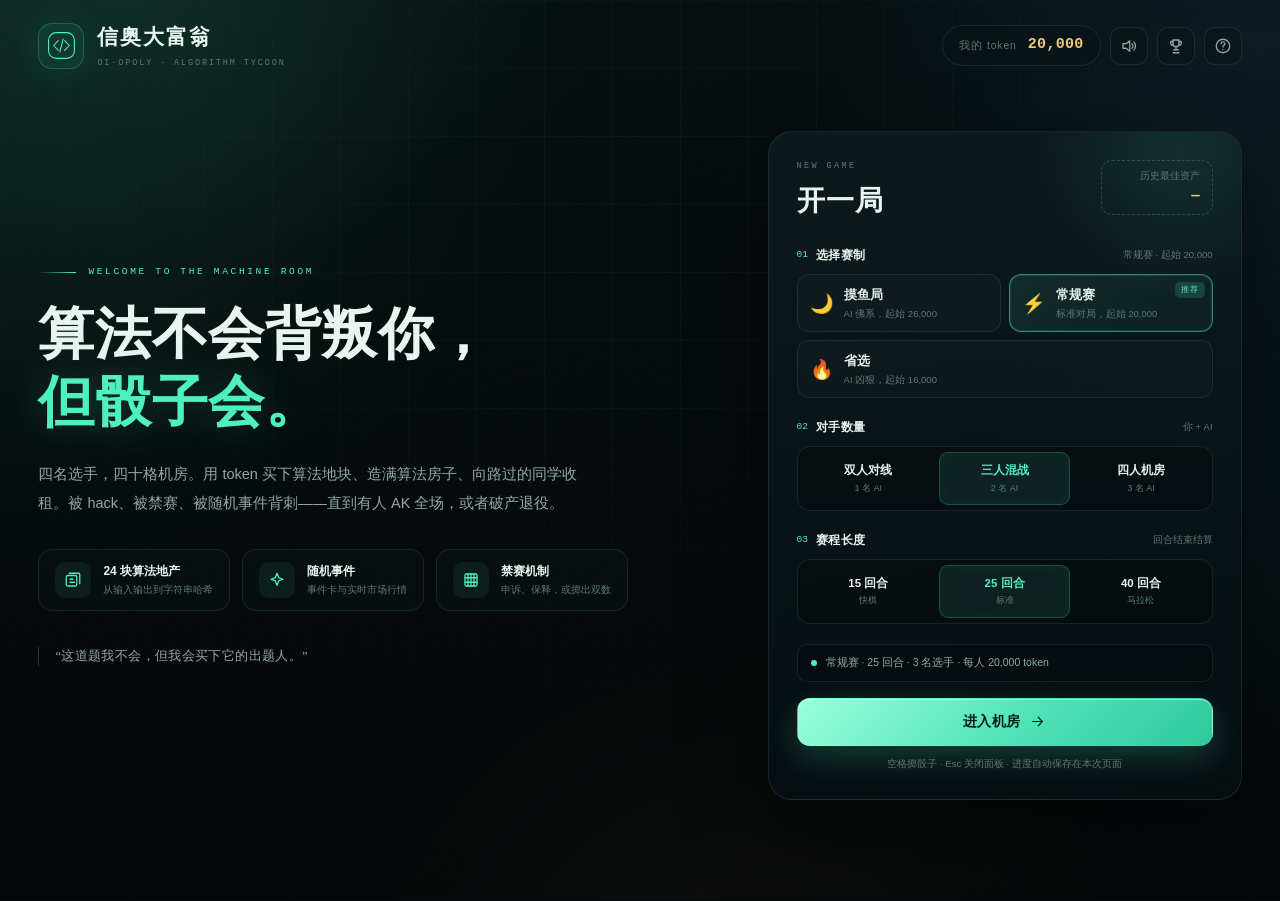
==== index.html @ 85a39eab "Add files via upload" ====
<!DOCTYPE html>
<html lang="zh-CN">
<head>
  <meta charset="UTF-8">
  <meta name="viewport" content="width=device-width, initial-scale=1.0">
  <meta name="description" content="信奥大富翁：买下算法地块、造满算法房子、避开禁赛区，在 40 格机房里成为 token 最多的选手。">
  <meta name="theme-color" content="#05090b">
  <title>信奥大富翁 · OI-OPOLY</title>
  <link rel="icon" href="assets/logo.svg" type="image/svg+xml">
  <link rel="stylesheet" href="css/base.css">
  <link rel="stylesheet" href="css/board.css">
  <link rel="stylesheet" href="css/game.css">
</head>
<body>
  <svg class="svg-sprite" aria-hidden="true" focusable="false" xmlns="http://www.w3.org/2000/svg">
    <symbol id="i-logo" viewBox="0 0 48 48">
      <rect x="4" y="4" width="40" height="40" rx="12"/>
      <path d="M19 16.5 12 24l7 7.5M29 16.5 36 24l-7 7.5M26.5 14l-5 20"/>
    </symbol>
    <symbol id="i-token" viewBox="0 0 24 24">
      <circle cx="12" cy="12" r="8.5"/>
      <path d="M12 7.5 15.5 12 12 16.5 8.5 12 12 7.5Z"/>
    </symbol>
    <symbol id="i-dice" viewBox="0 0 24 24">
      <rect x="4" y="4" width="16" height="16" rx="4"/>
      <circle cx="9" cy="9" r="1.2" fill="currentColor" stroke="none"/>
      <circle cx="15" cy="15" r="1.2" fill="currentColor" stroke="none"/>
      <circle cx="15" cy="9" r="1.2" fill="currentColor" stroke="none"/>
      <circle cx="9" cy="15" r="1.2" fill="currentColor" stroke="none"/>
    </symbol>
    <symbol id="i-sound" viewBox="0 0 24 24">
      <path d="M4 9v6h4l5 4V5L8 9H4Z"/>
      <path d="M16 9a4 4 0 0 1 0 6M18.5 6.5a8 8 0 0 1 0 11"/>
    </symbol>
    <symbol id="i-mute" viewBox="0 0 24 24">
      <path d="M4 9v6h4l5 4V5L8 9H4Z"/>
      <path d="m16 9 5 5M21 9l-5 5"/>
    </symbol>
    <symbol id="i-trophy" viewBox="0 0 24 24">
      <path d="M8 4h8v5a4 4 0 0 1-8 0V4Z"/>
      <path d="M8 6H5v2a3 3 0 0 0 3 3M16 6h3v2a3 3 0 0 1-3 3M12 13v4M8 21h8M9 17h6"/>
    </symbol>
    <symbol id="i-help" viewBox="0 0 24 24">
      <circle cx="12" cy="12" r="9"/>
      <path d="M9.5 9a2.5 2.5 0 1 1 3.6 2.2c-.8.5-1.1 1-1.1 2M12 17h.01"/>
    </symbol>
    <symbol id="i-close" viewBox="0 0 24 24">
      <path d="m6 6 12 12M18 6 6 18"/>
    </symbol>
    <symbol id="i-arrow" viewBox="0 0 24 24">
      <path d="M5 12h14M13 6l6 6-6 6"/>
    </symbol>
    <symbol id="i-jail" viewBox="0 0 24 24">
      <rect x="4" y="4" width="16" height="16" rx="2"/>
      <path d="M8 4v16M12 4v16M16 4v16M4 9h16M4 15h16"/>
    </symbol>
    <symbol id="i-cpu" viewBox="0 0 24 24">
      <rect x="6" y="6" width="12" height="12" rx="2"/>
      <rect x="9.5" y="9.5" width="5" height="5" rx="1"/>
      <path d="M9 3v3M15 3v3M9 18v3M15 18v3M3 9h3M3 15h3M18 9h3M18 15h3"/>
    </symbol>
    <symbol id="i-card" viewBox="0 0 24 24">
      <rect x="3" y="6" width="14" height="14" rx="2"/>
      <path d="M7 3h12a2 2 0 0 1 2 2v12"/>
      <path d="M8 11h4M8 15h6"/>
    </symbol>
    <symbol id="i-flag" viewBox="0 0 24 24">
      <path d="M5 21V4M5 5h11l-2 3 2 3H5"/>
    </symbol>
    <symbol id="i-chart" viewBox="0 0 24 24">
      <path d="M4 20V4M4 20h16M8 17v-5M12.5 17V8M17 17v-8"/>
    </symbol>
    <symbol id="i-spark" viewBox="0 0 24 24">
      <path d="m12 3 2.2 5.8L20 11l-5.8 2.2L12 19l-2.2-5.8L4 11l5.8-2.2L12 3Z"/>
    </symbol>
    <symbol id="i-lock" viewBox="0 0 24 24">
      <rect x="5" y="10" width="14" height="10" rx="2"/>
      <path d="M8 10V7a4 4 0 0 1 8 0v3"/>
    </symbol>
    <symbol id="i-refresh" viewBox="0 0 24 24">
      <path d="M20 11a8 8 0 1 0-2 6M20 5v6h-6"/>
    </symbol>
  </svg>

  <div class="ambient" aria-hidden="true">
    <div class="ambient__glow ambient__glow--mint"></div>
    <div class="ambient__glow ambient__glow--cyan"></div>
    <div class="ambient__glow ambient__glow--gold"></div>
    <div class="ambient__grid"></div>
    <div class="ambient__noise"></div>
  </div>

  <div class="app">
    <header class="topbar">
      <button class="brand" id="brandHome" type="button" aria-label="返回大厅">
        <span class="brand__mark"><svg class="icon"><use href="#i-logo"></use></svg></span>
        <span class="brand__text">
          <strong>信奥大富翁</strong>
          <small>OI-OPOLY · ALGORITHM TYCOON</small>
        </span>
      </button>
      <div class="topbar__right">
        <div class="bankroll" role="status" aria-live="polite">
          <span class="bankroll__label">我的 token</span>
          <strong class="bankroll__value" id="topbarTokens">20,000</strong>
        </div>
        <button class="icon-btn" id="soundBtn" type="button" aria-label="开关音效" title="开关音效">
          <svg class="icon"><use href="#i-sound"></use></svg>
        </button>
        <button class="icon-btn" id="achieveBtn" type="button" aria-label="查看成就" title="查看成就">
          <svg class="icon"><use href="#i-trophy"></use></svg>
        </button>
        <button class="icon-btn" id="helpBtn" type="button" aria-label="查看玩法" title="查看玩法">
          <svg class="icon"><use href="#i-help"></use></svg>
        </button>
      </div>
    </header>

    <main class="main">
      <!-- ==================== 大厅 ==================== -->
      <section class="screen screen--setup" id="setupScreen">
        <div class="hero">
          <p class="eyebrow"><span class="eyebrow__line"></span> WELCOME TO THE MACHINE ROOM</p>
          <h1 class="hero__title">算法不会背叛你，<br><em>但骰子会。</em></h1>
          <p class="hero__desc">四名选手，四十格机房。用 token 买下算法地块、造满算法房子、向路过的同学收租。被 hack、被禁赛、被随机事件背刺——直到有人 AK 全场，或者破产退役。</p>
          <div class="hero__features">
            <div class="feature">
              <span class="feature__icon"><svg class="icon"><use href="#i-card"></use></svg></span>
              <div><strong>24 块算法地产</strong><small>从输入输出到字符串哈希</small></div>
            </div>
            <div class="feature">
              <span class="feature__icon"><svg class="icon"><use href="#i-spark"></use></svg></span>
              <div><strong>随机事件</strong><small>事件卡与实时市场行情</small></div>
            </div>
            <div class="feature">
              <span class="feature__icon"><svg class="icon"><use href="#i-jail"></use></svg></span>
              <div><strong>禁赛机制</strong><small>申诉、保释，或掷出双数</small></div>
            </div>
          </div>
          <p class="hero__quote">“这道题我不会，但我会买下它的出题人。”</p>
        </div>

        <aside class="setup-panel">
          <div class="setup-panel__head">
            <div>
              <p class="eyebrow eyebrow--small">NEW GAME</p>
              <h2>开一局</h2>
            </div>
            <div class="best-record">
              <span>历史最佳资产</span>
              <strong id="bestRecordValue">—</strong>
            </div>
          </div>

          <div class="setup-step">
            <div class="step-head"><span class="step-num">01</span><h3>选择赛制</h3><span class="step-note" id="modeNote">标准场 · 起始 20,000</span></div>
            <div class="choice-grid" id="diffChoices">
              <button class="choice" type="button" data-diff="easy">
                <span class="choice__icon">🌙</span>
                <span class="choice__main"><strong>摸鱼局</strong><small>AI 佛系，起始 26,000</small></span>
              </button>
              <button class="choice is-active" type="button" data-diff="normal">
                <span class="choice__icon">⚡</span>
                <span class="choice__main"><strong>常规赛</strong><small>标准对局，起始 20,000</small></span>
                <span class="choice__tag">推荐</span>
              </button>
              <button class="choice" type="button" data-diff="hard">
                <span class="choice__icon">🔥</span>
                <span class="choice__main"><strong>省选</strong><small>AI 凶狠，起始 16,000</small></span>
              </button>
            </div>
          </div>

          <div class="setup-step">
            <div class="step-head"><span class="step-num">02</span><h3>对手数量</h3><span class="step-note">你 + AI</span></div>
            <div class="segmented" id="countChoices">
              <button class="segment" type="button" data-count="2"><strong>双人对线</strong><small>1 名 AI</small></button>
              <button class="segment is-active" type="button" data-count="3"><strong>三人混战</strong><small>2 名 AI</small></button>
              <button class="segment" type="button" data-count="4"><strong>四人机房</strong><small>3 名 AI</small></button>
            </div>
          </div>

          <div class="setup-step">
            <div class="step-head"><span class="step-num">03</span><h3>赛程长度</h3><span class="step-note">回合结束结算</span></div>
            <div class="segmented" id="roundChoices">
              <button class="segment" type="button" data-rounds="15"><strong>15 回合</strong><small>快棋</small></button>
              <button class="segment is-active" type="button" data-rounds="25"><strong>25 回合</strong><small>标准</small></button>
              <button class="segment" type="button" data-rounds="40"><strong>40 回合</strong><small>马拉松</small></button>
            </div>
          </div>

          <div class="setup-summary" id="setupSummary">
            <span class="pulse-dot"></span>
            <span>常规赛 · 25 回合 · 3 名选手 · 每人 20,000 token</span>
          </div>

          <button class="btn btn--primary btn--block" id="startBtn" type="button">
            <span>进入机房</span>
            <svg class="icon"><use href="#i-arrow"></use></svg>
          </button>
          <p class="setup-foot">空格掷骰子 · Esc 关闭面板 · 进度自动保存在本次页面</p>
        </aside>
      </section>

      <!-- ==================== 对局 ==================== -->
      <section class="screen screen--game" id="gameScreen" hidden>
        <div class="ticker" id="ticker">
          <span class="ticker__label"><span class="pulse-dot"></span> 赛场公告</span>
          <div class="ticker__track"><span id="tickerText">等待第一轮行情播报……</span></div>
          <span class="ticker__round" id="tickerRound">R1</span>
        </div>

        <div class="game-layout">
          <div class="board-col">
            <div class="board" id="board" aria-label="大富翁棋盘">
              <div class="board-center" id="boardCenter">
                <div class="center-brand">
                  <span class="center-brand__kicker">OI-OPOLY</span>
                  <h2>信奥大富翁</h2>
                  <p>把每一道 AC 变成资产</p>
                </div>
                <div class="center-meta" id="centerMeta">
                  <span id="centerRound">ROUND 01 / 25</span>
                  <span class="center-meta__divider"></span>
                  <span id="centerPot">罚时池 0</span>
                </div>
                <div class="center-dice">
                  <div class="die" id="dieA" data-face="1"><span class="die__pips"></span></div>
                  <div class="die" id="dieB" data-face="1"><span class="die__pips"></span></div>
                  <span class="dice-verdict" id="diceVerdict">掷骰子开始</span>
                </div>
                <div class="center-tile" id="centerTile">
                  <div class="center-tile__top">
                    <span class="center-tile__label">当前位置</span>
                    <span class="center-tile__code" id="centerTileCode">GO</span>
                  </div>
                  <strong id="centerTileName">AK 起点</strong>
                  <p id="centerTileDesc">向所有选手收取一次过路费之前，先领 3,000 token。</p>
                </div>
                <div class="center-chapters" id="centerChapters" aria-label="章节行情"></div>
                <div class="center-market" id="centerMarket">
                  <span class="market-label">MARKET</span>
                  <span id="centerMarketText">行情平稳，适合抄底。</span>
                </div>
              </div>
              <div class="pawn-layer" id="pawnLayer"></div>
            </div>
            <div class="board-legend" id="boardLegend"></div>
          </div>

          <aside class="sidebar">
            <div class="side-card turn-card" id="turnCard"></div>

            <div class="side-card action-card">
              <div class="side-head">
                <span class="side-kicker">ACTION</span>
                <span class="turn-state" id="turnState">等待掷骰</span>
              </div>
              <div class="action-buttons" id="actionButtons"></div>
              <p class="action-hint" id="actionHint">掷出两颗骰子，沿顺时针方向前进。</p>
            </div>

            <div class="side-card roster-card">
              <div class="side-head">
                <span class="side-kicker">PLAYERS</span>
                <span class="side-note" id="rosterNote">3 名选手</span>
              </div>
              <div class="roster" id="playerList"></div>
            </div>

            <div class="side-card market-card">
              <div class="side-head">
                <span class="side-kicker">MARKET</span>
                <span class="side-note" id="marketNote">R1</span>
              </div>
              <div class="market-list" id="sideMarket"></div>
            </div>

            <div class="side-card log-card">
              <div class="side-head">
                <span class="side-kicker">JUDGE LOG</span>
                <button class="mini-btn" id="logToggle" type="button">展开</button>
              </div>
              <div class="game-log" id="gameLog"></div>
            </div>
          </aside>
        </div>
      </section>
    </main>
  </div>

  <!-- 浮层 -->
  <div class="toast-root" id="toastRoot" aria-live="polite"></div>
  <div class="modal-root" id="modalRoot" hidden></div>

  <div class="end-screen" id="endScreen" hidden>
    <div class="end-card">
      <div class="end-confetti" aria-hidden="true"></div>
      <p class="eyebrow eyebrow--center">FINAL JUDGE</p>
      <h2 id="endTitle">比赛结束</h2>
      <p class="end-sub" id="endSub"></p>
      <div class="end-ranking" id="endRanking"></div>
      <div class="end-stats" id="endStats"></div>
      <div class="end-actions">
        <button class="btn btn--primary" id="againBtn" type="button">再来一局</button>
        <button class="btn btn--ghost" id="lobbyBtn" type="button">返回大厅</button>
      </div>
    </div>
  </div>

  <pre class="debug-box" id="debugBox" hidden></pre>

  <script src="js/data.js"></script>
  <script src="js/core.js"></script>
  <script src="js/engine.js"></script>
  <script src="js/ui.js"></script>
</body>
</html>
---- css/base.css ----
/* ============================================================
   信奥大富翁 · 基础层
   主题变量 / 布局 / 顶栏 / 大厅 / 按钮 / 弹窗 / 结算
   ============================================================ */

:root {
  --bg: #050a0c;
  --bg-soft: #071114;
  --panel: #0a1417;
  --panel-2: #0d1a1e;
  --line: rgba(133, 197, 184, 0.12);
  --line-strong: rgba(133, 197, 184, 0.24);
  --text: #e8f4ef;
  --muted: #91a8a3;
  --dim: #5e7772;
  --mint: #4ff0c0;
  --mint-soft: #9affdd;
  --cyan: #55c8ff;
  --gold: #f0c979;
  --rose: #ff8fa3;
  --danger: #ff6b6b;
  --radius: 18px;
  --radius-sm: 12px;
  --font: "Inter", "Segoe UI", "PingFang SC", "Hiragino Sans GB", "Microsoft YaHei", sans-serif;
  --serif: "Noto Serif SC", "Source Han Serif SC", "Songti SC", "STSong", "SimSun", serif;
  --mono: "Cascadia Code", "JetBrains Mono", "SFMono-Regular", Consolas, "Liberation Mono", monospace;
  --shadow: 0 30px 80px rgba(0, 0, 0, 0.5);
}

*,
*::before,
*::after { box-sizing: border-box; }

html { color-scheme: dark; -webkit-text-size-adjust: 100%; }

body {
  margin: 0;
  min-height: 100vh;
  background: var(--bg);
  color: var(--text);
  font-family: var(--font);
  font-size: 14px;
  line-height: 1.5;
  overflow-x: hidden;
  -webkit-font-smoothing: antialiased;
  text-rendering: optimizeLegibility;
}

body::before {
  content: "";
  position: fixed;
  inset: 0;
  z-index: -3;
  background:
    radial-gradient(900px 620px at 8% -12%, rgba(63, 224, 176, 0.1), transparent 62%),
    radial-gradient(760px 520px at 98% 4%, rgba(85, 200, 255, 0.075), transparent 60%),
    linear-gradient(180deg, #060d0f 0%, #040809 70%, #030708 100%);
}

button, input { font: inherit; color: inherit; }
button { -webkit-tap-highlight-color: transparent; }
a { color: var(--mint); }

[hidden] { display: none !important; }

.svg-sprite { position: absolute; width: 0; height: 0; overflow: hidden; }

.icon {
  width: 20px;
  height: 20px;
  fill: none;
  stroke: currentColor;
  stroke-width: 1.7;
  stroke-linecap: round;
  stroke-linejoin: round;
  flex: 0 0 auto;
}

::selection { background: rgba(79, 240, 192, 0.28); color: #fff; }

::-webkit-scrollbar { width: 7px; height: 7px; }
::-webkit-scrollbar-track { background: transparent; }
::-webkit-scrollbar-thumb { background: rgba(133, 197, 184, 0.18); border-radius: 10px; }
::-webkit-scrollbar-thumb:hover { background: rgba(133, 197, 184, 0.32); }

/* ---------------- 环境 ---------------- */
.ambient {
  position: fixed;
  inset: 0;
  z-index: -2;
  pointer-events: none;
  overflow: hidden;
}

.ambient__glow {
  position: absolute;
  border-radius: 50%;
  filter: blur(110px);
  opacity: 0.55;
}

.ambient__glow--mint { width: 620px; height: 620px; left: -260px; top: -220px; background: rgba(48, 220, 170, 0.15); }
.ambient__glow--cyan { width: 520px; height: 520px; right: -220px; top: 18%; background: rgba(70, 175, 235, 0.1); }
.ambient__glow--gold { width: 520px; height: 420px; left: 38%; bottom: -300px; background: rgba(218, 172, 90, 0.07); }

.ambient__grid {
  position: absolute;
  inset: 0;
  background-image:
    linear-gradient(rgba(120, 190, 175, 0.045) 1px, transparent 1px),
    linear-gradient(90deg, rgba(120, 190, 175, 0.045) 1px, transparent 1px);
  background-size: 68px 68px;
  mask-image: radial-gradient(ellipse 90% 70% at 50% 26%, #000 12%, transparent 78%);
  -webkit-mask-image: radial-gradient(ellipse 90% 70% at 50% 26%, #000 12%, transparent 78%);
}

.ambient__noise {
  position: absolute;
  inset: 0;
  opacity: 0.035;
  background-image: url("data:image/svg+xml,%3Csvg xmlns='http://www.w3.org/2000/svg' width='160' height='160'%3E%3Cfilter id='n'%3E%3CfeTurbulence type='fractalNoise' baseFrequency='0.85' numOctaves='2' stitchTiles='stitch'/%3E%3C/filter%3E%3Crect width='100%25' height='100%25' filter='url(%23n)' opacity='0.7'/%3E%3C/svg%3E");
}

/* ---------------- 应用骨架 ---------------- */
.app {
  position: relative;
  z-index: 1;
  width: 100%;
  max-width: 1580px;
  margin: 0 auto;
  padding: 20px clamp(16px, 3vw, 42px) 36px;
}

.main { position: relative; }

.topbar {
  display: flex;
  align-items: center;
  justify-content: space-between;
  gap: 20px;
  padding: 2px 0 22px;
}

.brand {
  display: flex;
  align-items: center;
  gap: 13px;
  padding: 0;
  background: none;
  border: 0;
  color: inherit;
  text-align: left;
  cursor: pointer;
  border-radius: 12px;
}

.brand__mark {
  width: 46px;
  height: 46px;
  display: grid;
  place-items: center;
  border-radius: 14px;
  background: rgba(79, 240, 192, 0.07);
  border: 1px solid rgba(79, 240, 192, 0.24);
  box-shadow: 0 0 34px rgba(79, 240, 192, 0.1), inset 0 0 18px rgba(79, 240, 192, 0.04);
}

.brand__mark .icon { width: 31px; height: 31px; color: var(--mint); }

.brand__text strong {
  display: block;
  font-family: var(--serif);
  font-size: 21px;
  font-weight: 700;
  letter-spacing: 0.09em;
}

.brand__text small {
  display: block;
  margin-top: 3px;
  color: var(--dim);
  font-family: var(--mono);
  font-size: 8.5px;
  letter-spacing: 0.22em;
}

.topbar__right { display: flex; align-items: center; gap: 9px; }

.bankroll {
  display: flex;
  align-items: center;
  gap: 11px;
  padding: 8px 16px;
  border: 1px solid var(--line);
  border-radius: 999px;
  background: rgba(10, 20, 23, 0.66);
  backdrop-filter: blur(10px);
}

.bankroll__label { color: var(--dim); font-size: 10.5px; letter-spacing: 0.08em; }

.bankroll__value {
  color: var(--gold);
  font-family: var(--mono);
  font-size: 15px;
  letter-spacing: 0.02em;
}

.icon-btn {
  width: 38px;
  height: 38px;
  display: grid;
  place-items: center;
  border-radius: 11px;
  border: 1px solid var(--line);
  background: rgba(10, 20, 23, 0.55);
  color: var(--muted);
  cursor: pointer;
  transition: color 0.18s, border-color 0.18s, background 0.18s, transform 0.18s;
}

.icon-btn:hover { color: var(--mint); border-color: rgba(79, 240, 192, 0.35); background: rgba(79, 240, 192, 0.06); transform: translateY(-1px); }
.icon-btn .icon { width: 18px; height: 18px; }

/* ---------------- 通用 ---------------- */
.eyebrow {
  display: flex;
  align-items: center;
  gap: 12px;
  margin: 0 0 22px;
  color: var(--mint);
  font-family: var(--mono);
  font-size: 9.5px;
  letter-spacing: 0.28em;
  text-transform: uppercase;
}

.eyebrow--small { margin-bottom: 8px; font-size: 8.5px; color: var(--dim); }
.eyebrow--center { justify-content: center; }

.eyebrow__line {
  width: 38px;
  height: 1px;
  background: linear-gradient(90deg, transparent, var(--mint));
}

.btn {
  display: inline-flex;
  align-items: center;
  justify-content: center;
  gap: 9px;
  padding: 13px 22px;
  border: 1px solid transparent;
  border-radius: 13px;
  font-family: var(--font);
  font-size: 13.5px;
  font-weight: 600;
  letter-spacing: 0.02em;
  cursor: pointer;
  text-decoration: none;
  transition: transform 0.18s ease, box-shadow 0.18s ease, background 0.18s ease, border-color 0.18s ease;
}

.btn:hover { transform: translateY(-1px); }
.btn:active { transform: translateY(0); }
.btn:disabled { opacity: 0.38; cursor: not-allowed; transform: none !important; box-shadow: none !important; }
.btn .icon { width: 17px; height: 17px; }

.btn--primary {
  background: linear-gradient(135deg, #9bffdd 0%, #4fe2b6 55%, #2fc99c 100%);
  color: #032018;
  box-shadow: 0 12px 32px rgba(63, 224, 176, 0.22), inset 0 1px 0 rgba(255, 255, 255, 0.5);
}

.btn--primary:hover { box-shadow: 0 16px 38px rgba(63, 224, 176, 0.3), inset 0 1px 0 rgba(255, 255, 255, 0.5); }

.btn--gold {
  background: linear-gradient(135deg, #ffe6ae, #edbf69);
  color: #2b1d03;
  box-shadow: 0 12px 28px rgba(240, 201, 121, 0.18);
}

.btn--ghost {
  background: rgba(255, 255, 255, 0.025);
  border-color: var(--line-strong);
  color: var(--text);
}

.btn--ghost:hover { border-color: rgba(79, 240, 192, 0.4); background: rgba(79, 240, 192, 0.05); }
.btn--danger { background: rgba(255, 107, 107, 0.1); border-color: rgba(255, 107, 107, 0.35); color: #ffb3b3; }
.btn--block { width: 100%; }

.mini-btn {
  padding: 3px 8px;
  border-radius: 6px;
  border: 1px solid var(--line);
  background: transparent;
  color: var(--dim);
  font-size: 9px;
  cursor: pointer;
  transition: 0.15s;
}

.mini-btn:hover { color: var(--mint); border-color: rgba(79, 240, 192, 0.35); }

.pulse-dot {
  width: 6px;
  height: 6px;
  border-radius: 50%;
  background: var(--mint);
  box-shadow: 0 0 0 0 rgba(79, 240, 192, 0.55);
  animation: pulse 2.2s infinite;
  flex: 0 0 auto;
}

@keyframes pulse {
  0% { box-shadow: 0 0 0 0 rgba(79, 240, 192, 0.5); }
  65% { box-shadow: 0 0 0 7px rgba(79, 240, 192, 0); }
  100% { box-shadow: 0 0 0 0 rgba(79, 240, 192, 0); }
}

/* ---------------- 大厅 ---------------- */
.screen { animation: screenIn 0.5s ease both; }

.screen--setup {
  display: grid;
  grid-template-columns: minmax(0, 1fr) minmax(400px, 474px);
  align-items: center;
  gap: clamp(40px, 6vw, 100px);
  min-height: calc(100vh - 126px);
  padding: 14px 0 40px;
}

.hero { padding: 10px 0; }

.hero__title {
  margin: 0 0 24px;
  font-family: var(--serif);
  font-size: clamp(36px, 4.4vw, 60px);
  font-weight: 700;
  line-height: 1.2;
  letter-spacing: 0.01em;
}

.hero__title em {
  font-style: normal;
  color: var(--mint);
  text-shadow: 0 0 46px rgba(79, 240, 192, 0.24);
}

.hero__desc {
  max-width: 560px;
  margin: 0 0 32px;
  color: var(--muted);
  font-size: 14.5px;
  line-height: 1.95;
}

.hero__features { display: flex; flex-wrap: wrap; gap: 12px; margin-bottom: 36px; }

.feature {
  display: flex;
  align-items: center;
  gap: 12px;
  padding: 12px 16px;
  border: 1px solid var(--line);
  border-radius: 14px;
  background: rgba(10, 20, 23, 0.45);
  backdrop-filter: blur(6px);
}

.feature__icon {
  width: 36px;
  height: 36px;
  display: grid;
  place-items: center;
  border-radius: 10px;
  background: rgba(79, 240, 192, 0.07);
  color: var(--mint);
}

.feature__icon .icon { width: 18px; height: 18px; }
.feature strong { display: block; font-size: 12px; font-weight: 600; }
.feature small { display: block; margin-top: 2px; color: var(--dim); font-size: 10px; }

.hero__quote {
  margin: 0;
  padding-left: 16px;
  border-left: 1px solid var(--line-strong);
  color: var(--muted);
  font-family: var(--serif);
  font-size: 12.5px;
  letter-spacing: 0.03em;
}

.setup-panel {
  position: relative;
  padding: 28px;
  border: 1px solid var(--line);
  border-radius: 24px;
  background: linear-gradient(175deg, rgba(13, 27, 31, 0.94), rgba(7, 14, 17, 0.96));
  box-shadow: var(--shadow);
  overflow: hidden;
}

.setup-panel::before {
  content: "";
  position: absolute;
  top: -140px;
  right: -100px;
  width: 320px;
  height: 320px;
  background: radial-gradient(circle, rgba(79, 240, 192, 0.1), transparent 65%);
  pointer-events: none;
}

.setup-panel__head {
  position: relative;
  display: flex;
  align-items: flex-start;
  justify-content: space-between;
  gap: 14px;
  margin-bottom: 24px;
}

.setup-panel h2 {
  margin: 0;
  font-family: var(--serif);
  font-size: 28px;
  letter-spacing: 0.04em;
}

.best-record {
  min-width: 112px;
  padding: 8px 12px;
  border: 1px dashed var(--line-strong);
  border-radius: 11px;
  text-align: right;
}

.best-record span { display: block; color: var(--dim); font-size: 9.5px; }
.best-record strong { display: block; margin-top: 2px; color: var(--gold); font-family: var(--mono); font-size: 14px; }

.setup-step { margin-bottom: 20px; }

.step-head { display: flex; align-items: center; gap: 8px; margin-bottom: 10px; }
.step-num { color: var(--mint); font-family: var(--mono); font-size: 9.5px; }
.step-head h3 { margin: 0; font-size: 12px; font-weight: 600; letter-spacing: 0.04em; }
.step-note { margin-left: auto; color: var(--dim); font-size: 9.5px; }

.choice-grid { display: grid; grid-template-columns: 1fr 1fr; gap: 8px; }

.choice {
  position: relative;
  display: flex;
  align-items: center;
  gap: 10px;
  min-height: 58px;
  padding: 10px 12px;
  border: 1px solid var(--line);
  border-radius: 12px;
  background: rgba(255, 255, 255, 0.018);
  color: var(--text);
  text-align: left;
  cursor: pointer;
  transition: border-color 0.18s, background 0.18s, transform 0.18s;
}

.choice:hover { border-color: var(--line-strong); background: rgba(255, 255, 255, 0.035); }
.choice:last-child:nth-child(odd) { grid-column: 1 / -1; }

.choice.is-active {
  border-color: rgba(79, 240, 192, 0.5);
  background: linear-gradient(135deg, rgba(79, 240, 192, 0.1), rgba(79, 240, 192, 0.035));
  box-shadow: inset 0 0 0 1px rgba(79, 240, 192, 0.12);
}

.choice__icon { font-size: 19px; line-height: 1; filter: saturate(0.9); }
.choice__main { min-width: 0; }
.choice__main strong { display: block; font-size: 12.5px; font-weight: 600; }
.choice__main small { display: block; margin-top: 2px; color: var(--dim); font-size: 9.5px; line-height: 1.4; }
.choice__tag {
  position: absolute;
  top: 7px;
  right: 7px;
  padding: 2px 6px;
  border-radius: 5px;
  background: rgba(79, 240, 192, 0.16);
  color: var(--mint);
  font-size: 8px;
  letter-spacing: 0.08em;
}

.segmented {
  display: grid;
  grid-template-columns: repeat(3, 1fr);
  gap: 5px;
  padding: 5px;
  border: 1px solid var(--line);
  border-radius: 13px;
  background: rgba(0, 0, 0, 0.22);
}

.segment {
  padding: 9px 6px;
  border: 1px solid transparent;
  border-radius: 9px;
  background: transparent;
  color: var(--muted);
  text-align: center;
  cursor: pointer;
  transition: 0.18s;
}

.segment strong { display: block; font-size: 11.5px; font-weight: 600; color: var(--text); }
.segment small { display: block; margin-top: 2px; color: var(--dim); font-size: 9px; }
.segment:hover { background: rgba(255, 255, 255, 0.03); }

.segment.is-active {
  background: rgba(79, 240, 192, 0.09);
  border-color: rgba(79, 240, 192, 0.22);
  box-shadow: inset 0 0 18px rgba(79, 240, 192, 0.04);
}

.segment.is-active strong { color: var(--mint); }

.setup-summary {
  display: flex;
  align-items: center;
  gap: 9px;
  margin: 4px 0 16px;
  padding: 10px 13px;
  border: 1px solid var(--line);
  border-radius: 10px;
  background: rgba(0, 0, 0, 0.2);
  color: var(--muted);
  font-size: 10.5px;
  line-height: 1.5;
}

.setup-foot { margin: 11px 0 0; text-align: center; color: var(--dim); font-size: 9.5px; }

/* ---------------- 弹窗 ---------------- */
.modal-root {
  position: fixed;
  inset: 0;
  z-index: 80;
  display: grid;
  place-items: center;
  padding: 22px;
  background: rgba(2, 6, 8, 0.74);
  backdrop-filter: blur(14px);
  animation: fadeIn 0.2s ease both;
}

.modal {
  position: relative;
  width: min(500px, 100%);
  max-height: 88vh;
  overflow: auto;
  padding: 26px;
  border: 1px solid var(--line-strong);
  border-radius: 22px;
  background: linear-gradient(168deg, #0e1d21, #071114 70%);
  box-shadow: var(--shadow), inset 0 1px 0 rgba(255, 255, 255, 0.035);
  animation: modalIn 0.3s cubic-bezier(0.2, 0.9, 0.25, 1) both;
}

.modal--wide { width: min(760px, 100%); }
.modal--event { width: min(470px, 100%); padding: 0; overflow: hidden; }
.modal--tile { width: min(560px, 100%); }

.modal__close {
  position: absolute;
  top: 13px;
  right: 13px;
  z-index: 3;
  width: 30px;
  height: 30px;
  display: grid;
  place-items: center;
  border: 1px solid var(--line);
  border-radius: 8px;
  background: rgba(0, 0, 0, 0.2);
  color: var(--dim);
  cursor: pointer;
  transition: 0.15s;
}

.modal__close:hover { color: var(--text); border-color: var(--line-strong); }
.modal__close .icon { width: 14px; height: 14px; }

.modal__head { display: flex; align-items: center; gap: 13px; margin-bottom: 16px; }

.modal__icon {
  width: 46px;
  height: 46px;
  display: grid;
  place-items: center;
  border-radius: 13px;
  border: 1px solid var(--line);
  background: rgba(79, 240, 192, 0.07);
  font-size: 22px;
}

.modal h3 { margin: 0; font-family: var(--serif); font-size: 22px; letter-spacing: 0.03em; }
.modal h4 { margin: 0 0 6px; font-size: 12px; }
.modal p { margin: 0 0 10px; color: var(--muted); font-size: 12.5px; line-height: 1.8; }
.modal p:last-child { margin-bottom: 0; }
.modal__actions { display: flex; justify-content: flex-end; gap: 9px; margin-top: 22px; }
.modal__actions .btn { padding: 11px 18px; font-size: 12px; }

.modal .kicker { color: var(--dim); font-family: var(--mono); font-size: 8.5px; letter-spacing: 0.22em; }

/* 事件卡 */
.event-card { position: relative; padding: 28px 26px 24px; }
.event-card::before {
  content: "";
  position: absolute;
  top: -120px;
  left: 50%;
  width: 320px;
  height: 220px;
  transform: translateX(-50%);
  background: radial-gradient(closest-side, var(--tone-glow, rgba(79, 240, 192, 0.18)), transparent);
  pointer-events: none;
}
.event-card--good { --tone: var(--mint); --tone-glow: rgba(79, 240, 192, 0.2); }
.event-card--bad { --tone: #ff8f8f; --tone-glow: rgba(255, 107, 107, 0.17); }
.event-card--neutral { --tone: var(--gold); --tone-glow: rgba(240, 201, 121, 0.16); }

.event-card__deck {
  display: flex;
  align-items: center;
  gap: 8px;
  margin-bottom: 18px;
  color: var(--tone);
  font-family: var(--mono);
  font-size: 8.5px;
  letter-spacing: 0.24em;
}

.event-card__icon {
  width: 58px;
  height: 58px;
  display: grid;
  place-items: center;
  margin-bottom: 16px;
  border: 1px solid color-mix(in srgb, var(--tone) 35%, transparent);
  border-radius: 16px;
  background: color-mix(in srgb, var(--tone) 8%, transparent);
  font-size: 28px;
  box-shadow: 0 0 36px color-mix(in srgb, var(--tone) 12%, transparent);
}

.event-card h3 { margin: 0 0 10px; font-family: var(--serif); font-size: 26px; color: #f2fffa; }
.event-card__text { margin: 0; color: var(--muted); font-size: 13px; line-height: 1.85; }
.event-card__effect {
  margin-top: 18px;
  padding: 10px 12px;
  border: 1px dashed var(--line-strong);
  border-radius: 9px;
  color: var(--tone);
  font-family: var(--mono);
  font-size: 10px;
  letter-spacing: 0.03em;
  line-height: 1.6;
}

/* 通用列表 / 规则 / 成就 */
.rule-section { margin-bottom: 18px; }
.rule-section h4 { display: flex; align-items: center; gap: 8px; margin: 0 0 6px; color: var(--text); font-size: 12.5px; }
.rule-section h4 span { color: var(--mint); font-family: var(--mono); font-size: 9px; }
.rule-section p { margin: 0; font-size: 12px; line-height: 1.8; }

.ach-grid { display: grid; grid-template-columns: 1fr 1fr; gap: 8px; }
.ach {
  display: flex;
  gap: 10px;
  align-items: flex-start;
  padding: 11px;
  border: 1px solid var(--line);
  border-radius: 11px;
  background: rgba(255, 255, 255, 0.015);
}
.ach.is-locked { opacity: 0.42; filter: grayscale(1); }
.ach__icon { font-size: 19px; line-height: 1.2; }
.ach strong { display: block; font-size: 11.5px; }
.ach small { display: block; margin-top: 3px; color: var(--dim); font-size: 9.5px; line-height: 1.5; }
.ach__count { margin-left: auto; color: var(--mint); font-family: var(--mono); font-size: 9px; }

/* ---------------- 提示条 ---------------- */
.toast-root {
  position: fixed;
  right: 24px;
  bottom: 24px;
  z-index: 95;
  display: flex;
  flex-direction: column;
  align-items: flex-end;
  gap: 9px;
  pointer-events: none;
}

.toast {
  max-width: 330px;
  padding: 11px 15px;
  border: 1px solid var(--line-strong);
  border-radius: 11px;
  background: rgba(11, 23, 26, 0.95);
  box-shadow: 0 16px 40px rgba(0, 0, 0, 0.45);
  color: var(--text);
  font-size: 11.5px;
  line-height: 1.55;
  opacity: 0;
  transform: translateY(8px);
  animation: toastIn 0.28s ease forwards;
}

.toast.is-out { animation: toastOut 0.3s ease forwards; }
.toast--good { border-color: rgba(79, 240, 192, 0.36); color: #c9ffed; }
.toast--bad { border-color: rgba(255, 107, 107, 0.38); color: #ffcdcd; }
.toast--warn { border-color: rgba(240, 201, 121, 0.36); color: #ffe9bf; }
.toast--achievement { border-color: rgba(240, 201, 121, 0.5); background: linear-gradient(135deg, rgba(38, 31, 16, 0.98), rgba(15, 25, 24, 0.98)); }

/* ---------------- 结算 ---------------- */
.end-screen {
  position: fixed;
  inset: 0;
  z-index: 70;
  display: grid;
  place-items: center;
  padding: 22px;
  background:
    radial-gradient(ellipse at 50% 0%, rgba(79, 240, 192, 0.12), transparent 55%),
    rgba(2, 6, 8, 0.82);
  backdrop-filter: blur(16px);
  animation: fadeIn 0.35s ease both;
  overflow: auto;
}

.end-card {
  position: relative;
  width: min(700px, 100%);
  max-height: 92vh;
  overflow: auto;
  padding: 38px 40px 32px;
  border: 1px solid var(--line-strong);
  border-radius: 26px;
  background: linear-gradient(170deg, #0d1b1f, #060e11 72%);
  box-shadow: var(--shadow), inset 0 1px 0 rgba(255, 255, 255, 0.04);
  animation: modalIn 0.45s cubic-bezier(0.2, 0.9, 0.25, 1) both;
  overflow: hidden auto;
}

.end-card h2 {
  margin: 0 0 8px;
  font-family: var(--serif);
  font-size: clamp(28px, 4vw, 40px);
  text-align: center;
  letter-spacing: 0.04em;
}

.end-sub { margin: 0 0 26px; text-align: center; color: var(--muted); font-size: 12.5px; }

.end-ranking { display: flex; flex-direction: column; gap: 7px; margin-bottom: 22px; }

.end-row {
  display: grid;
  grid-template-columns: 28px 34px 1fr auto;
  align-items: center;
  gap: 10px;
  padding: 11px 14px;
  border: 1px solid var(--line);
  border-radius: 12px;
  background: rgba(255, 255, 255, 0.02);
}

.end-row.is-first {
  border-color: rgba(240, 201, 121, 0.35);
  background: linear-gradient(90deg, rgba(240, 201, 121, 0.09), rgba(240, 201, 121, 0.015));
}

.end-row__rank { color: var(--dim); font-family: var(--mono); font-size: 12px; text-align: center; }
.end-row.is-first .end-row__rank { color: var(--gold); }
.end-row__avatar { width: 32px; height: 32px; display: grid; place-items: center; border-radius: 9px; background: rgba(255, 255, 255, 0.04); font-size: 16px; border: 1px solid var(--line); }
.end-row__name { font-size: 12.5px; font-weight: 600; display: flex; align-items: center; gap: 7px; }
.end-row__name small { color: var(--dim); font-size: 9px; font-weight: 400; }
.end-row__money { font-family: var(--mono); font-size: 13px; color: var(--gold); text-align: right; }
.end-row__money small { display: block; color: var(--dim); font-size: 8.5px; margin-top: 2px; }

.end-stats {
  display: grid;
  grid-template-columns: repeat(4, 1fr);
  gap: 8px;
  padding: 15px;
  border: 1px solid var(--line);
  border-radius: 13px;
  background: rgba(0, 0, 0, 0.18);
}

.end-stat { text-align: center; }
.end-stat span { display: block; color: var(--dim); font-size: 9px; }
.end-stat strong { display: block; margin-top: 4px; font-family: var(--mono); font-size: 14px; color: var(--text); }

.end-actions { display: flex; justify-content: center; gap: 10px; margin-top: 24px; }

.end-confetti { position: absolute; inset: 0; pointer-events: none; overflow: hidden; }
.confetti-piece {
  position: absolute;
  top: -20px;
  width: 6px;
  height: 11px;
  border-radius: 1px;
  opacity: 0.85;
  animation: confettiFall linear forwards;
}

/* ---------------- 动画 ---------------- */
@keyframes screenIn { from { opacity: 0; transform: translateY(10px); } to { opacity: 1; transform: none; } }
@keyframes fadeIn { from { opacity: 0; } to { opacity: 1; } }
@keyframes modalIn { from { opacity: 0; transform: translateY(14px) scale(0.985); } to { opacity: 1; transform: none; } }
@keyframes toastIn { to { opacity: 1; transform: translateY(0); } }
@keyframes toastOut { to { opacity: 0; transform: translateY(6px); } }
@keyframes confettiFall {
  0% { transform: translate3d(0, 0, 0) rotate(0deg); opacity: 1; }
  100% { transform: translate3d(var(--drift, 0px), 100vh, 0) rotate(720deg); opacity: 0; }
}
@keyframes diceShake {
  0% { transform: rotate(0deg) translateY(0); }
  25% { transform: rotate(-7deg) translateY(-3px); }
  50% { transform: rotate(5deg) translateY(2px); }
  75% { transform: rotate(-3deg) translateY(-1px); }
  100% { transform: rotate(0deg) translateY(0); }
}

/* ---------------- 响应式 ---------------- */
@media (max-width: 1180px) {
  .screen--setup { grid-template-columns: minmax(0, 1fr) 410px; gap: 42px; }
  .hero__features { gap: 8px; }
  .feature { padding: 10px 12px; }
}

@media (max-width: 1000px) {
  .screen--setup {
    grid-template-columns: 1fr;
    max-width: 620px;
    margin: 0 auto;
    min-height: auto;
    gap: 34px;
    padding-top: 10px;
  }
  .hero { text-align: left; }
  .hero__title { font-size: clamp(34px, 7vw, 50px); }
  .setup-panel { width: 100%; }
}

@media (max-width: 620px) {
  .app { padding: 14px 12px 28px; }
  .topbar { gap: 10px; padding-bottom: 16px; }
  .brand__mark { width: 38px; height: 38px; border-radius: 11px; }
  .brand__mark .icon { width: 25px; height: 25px; }
  .brand__text strong { font-size: 17px; }
  .brand__text small { font-size: 7px; letter-spacing: 0.16em; }
  .bankroll { padding: 6px 11px; gap: 6px; }
  .bankroll__label { display: none; }
  .bankroll__value { font-size: 13px; }
  .icon-btn { width: 34px; height: 34px; }
  .topbar__right { gap: 6px; }
  .hero__desc { font-size: 13px; }
  .hero__features { flex-direction: column; }
  .feature { width: 100%; }
  .setup-panel { padding: 20px 16px; border-radius: 18px; }
  .setup-panel h2 { font-size: 24px; }
  .best-record { min-width: 98px; padding: 6px 9px; }
  .choice-grid { grid-template-columns: 1fr; }
  .choice:last-child:nth-child(odd) { grid-column: auto; }
  .segment strong { font-size: 10.5px; }
  .segment small { font-size: 8.5px; }
  .setup-foot { font-size: 8.5px; }
  .ach-grid { grid-template-columns: 1fr; }
  .end-card { padding: 26px 18px 22px; }
  .end-stats { grid-template-columns: 1fr 1fr; }
  .end-row { grid-template-columns: 22px 30px 1fr auto; padding: 9px 10px; }
  .modal { padding: 20px; }
  .modal--event { padding: 0; }
  .toast-root { right: 12px; bottom: 12px; left: 12px; align-items: stretch; }
  .toast { max-width: none; }
}

@media (prefers-reduced-motion: reduce) {
  *, *::before, *::after {
    animation-duration: 0.01ms !important;
    animation-iteration-count: 1 !important;
    transition-duration: 0.01ms !important;
    scroll-behavior: auto !important;
  }
}
.debug-box { position: fixed; left: 8px; bottom: 8px; z-index: 200; max-width: 460px; margin: 0; padding: 8px 10px; border: 1px solid rgba(79,240,192,.5); border-radius: 6px; background: rgba(0,0,0,.88); color: #9ff; font: 9px/1.5 Consolas, monospace; white-space: pre-wrap; pointer-events: none; }
---- css/board.css ----
/* ============================================================
   信奥大富翁 · 棋盘层
   棋盘 / 地块 / 中央面板 / 棋子 / 行情条
   ============================================================ */

.screen--game { padding-top: 2px; }

.game-layout {
  display: grid;
  grid-template-columns: minmax(0, 1fr) 372px;
  gap: 22px;
  align-items: start;
  max-width: 1280px;
  margin: 0 auto;
}

.board-col { min-width: 0; }

/* ---------------- 行情条 ---------------- */
.ticker {
  display: flex;
  align-items: center;
  gap: 14px;
  margin-bottom: 12px;
  padding: 9px 14px;
  border: 1px solid var(--line);
  border-radius: 11px;
  background: linear-gradient(90deg, rgba(79, 240, 192, 0.05), rgba(9, 19, 22, 0.65) 30%, rgba(9, 19, 22, 0.65));
  backdrop-filter: blur(8px);
  font-size: 10.5px;
  min-width: 0;
}

.ticker__label {
  display: flex;
  align-items: center;
  gap: 7px;
  color: var(--mint);
  font-family: var(--mono);
  font-size: 9px;
  letter-spacing: 0.16em;
  white-space: nowrap;
  flex: 0 0 auto;
}

.ticker__track {
  flex: 1;
  min-width: 0;
  overflow: hidden;
  color: var(--muted);
  white-space: nowrap;
  text-overflow: ellipsis;
  transition: color 0.2s;
}

.ticker__track.is-fresh { animation: tickerFlash 1.1s ease; }
.ticker__round { color: var(--dim); font-family: var(--mono); font-size: 9.5px; flex: 0 0 auto; }

@keyframes tickerFlash {
  0% { color: var(--mint); text-shadow: 0 0 18px rgba(79, 240, 192, 0.35); }
  100% { color: var(--muted); text-shadow: none; }
}

/* ---------------- 棋盘 ---------------- */
.board {
  position: relative;
  width: min(100%, calc(100vh - 232px));
  max-width: 900px;
  margin: 0 auto;
  aspect-ratio: 1 / 1;
  display: grid;
  grid-template-columns: 1.18fr repeat(9, 1fr) 1.18fr;
  grid-template-rows: 1.18fr repeat(9, 1fr) 1.18fr;
  gap: 3px;
  padding: 10px;
  border: 1px solid var(--line-strong);
  border-radius: 26px;
  background:
    radial-gradient(circle at 50% 48%, rgba(36, 82, 74, 0.34), transparent 62%),
    linear-gradient(145deg, #0a1618, #071012 55%, #050b0d);
  box-shadow:
    0 40px 110px rgba(0, 0, 0, 0.55),
    inset 0 0 90px rgba(0, 0, 0, 0.45),
    inset 0 1px 0 rgba(255, 255, 255, 0.03);
  overflow: hidden;
}

.board::before {
  content: "";
  position: absolute;
  inset: 6px;
  border: 1px dashed rgba(133, 197, 184, 0.07);
  border-radius: 21px;
  pointer-events: none;
  z-index: 0;
}

/* ---------------- 地块 ---------------- */
.tile {
  position: relative;
  display: flex;
  flex-direction: column;
  min-width: 0;
  min-height: 0;
  overflow: hidden;
  border: 1px solid rgba(133, 197, 184, 0.1);
  border-radius: 7px;
  background: linear-gradient(160deg, rgba(18, 35, 38, 0.94), rgba(8, 17, 20, 0.96));
  color: var(--text);
  cursor: pointer;
  transition: transform 0.16s ease, border-color 0.16s ease, box-shadow 0.16s ease, background 0.16s ease;
  z-index: 1;
}

.tile:hover {
  transform: translateY(-2px);
  border-color: rgba(79, 240, 192, 0.38);
  box-shadow: 0 10px 26px rgba(0, 0, 0, 0.45);
  z-index: 6;
}

.tile:focus-visible { outline: 2px solid var(--mint); outline-offset: 2px; }

.tile.is-owned {
  border-color: var(--owner-ring, rgba(79, 240, 192, 0.45));
  background: linear-gradient(160deg, rgba(24, 44, 46, 0.95), rgba(10, 20, 23, 0.97));
  box-shadow: inset 0 0 24px color-mix(in srgb, var(--owner-color, #4ff0c0) 7%, transparent);
}

.tile.is-current {
  border-color: var(--mint);
  box-shadow: 0 0 0 1px rgba(79, 240, 192, 0.45), 0 0 26px rgba(79, 240, 192, 0.16);
}

.tile.is-landing { animation: tileLanding 0.75s ease; }

@keyframes tileLanding {
  0% { box-shadow: 0 0 0 0 rgba(79, 240, 192, 0.55); }
  55% { box-shadow: 0 0 0 7px rgba(79, 240, 192, 0); }
  100% { box-shadow: 0 0 0 0 rgba(79, 240, 192, 0); }
}

.tile__strip {
  flex: 0 0 auto;
  height: 6px;
  width: 100%;
  background: var(--group, #7d9b94);
  box-shadow: 0 0 16px color-mix(in srgb, var(--group, #7d9b94) 30%, transparent);
  position: relative;
  z-index: 2;
}

.tile--left .tile__strip { position: absolute; top: 0; right: 0; bottom: 0; height: auto; width: 5px; }
.tile--right .tile__strip { position: absolute; top: 0; left: 0; bottom: 0; height: auto; width: 5px; }
.tile--top .tile__strip { position: absolute; left: 0; right: 0; bottom: 0; top: auto; }

.tile__body {
  display: flex;
  flex-direction: column;
  min-width: 0;
  min-height: 0;
  flex: 1;
  padding: 4px 4px 3px;
  gap: 1px;
}

.tile__name {
  display: -webkit-box;
  -webkit-line-clamp: 2;
  -webkit-box-orient: vertical;
  overflow: hidden;
  color: #e6f4ef;
  font-size: 10px;
  font-weight: 600;
  line-height: 1.18;
  letter-spacing: 0.01em;
  word-break: break-all;
}

.tile__code {
  color: var(--dim);
  font-family: var(--mono);
  font-size: 6.4px;
  letter-spacing: 0.05em;
  line-height: 1.2;
  white-space: nowrap;
  overflow: hidden;
  text-overflow: ellipsis;
}

.tile__spacer { flex: 1 1 auto; min-height: 1px; }

.tile__chips {
  display: grid;
  grid-template-columns: 1fr 1fr;
  gap: 2px;
  margin-top: 2px;
}

.tile__chip {
  overflow: hidden;
  padding: 1px 0;
  border-radius: 2px;
  background: color-mix(in srgb, var(--group, #4ff0c0) 14%, transparent);
  color: color-mix(in srgb, var(--group, #9ff) 75%, #fff);
  font-size: 5.8px;
  line-height: 1.3;
  text-align: center;
  white-space: nowrap;
  letter-spacing: -0.02em;
}

.tile.has-algos .tile__code { display: none; }

.tile__price {
  margin-top: 2px;
  color: var(--muted);
  font-family: var(--mono);
  font-size: 7px;
  line-height: 1.2;
  white-space: nowrap;
  overflow: hidden;
  text-overflow: ellipsis;
}

.tile.has-algos .tile__price { display: none; }

.tile__owner {
  position: absolute;
  z-index: 3;
  width: 6px;
  height: 6px;
  border-radius: 50%;
  background: var(--owner-color, var(--mint));
  box-shadow: 0 0 7px var(--owner-color, var(--mint)), 0 0 0 1px rgba(0, 0, 0, 0.45);
}

.tile--bottom .tile__owner,
.tile--corner.tile--bottom .tile__owner { right: 3px; bottom: 3px; }
.tile--top .tile__owner { right: 3px; top: 3px; }
.tile--left .tile__owner { left: 3px; bottom: 3px; }
.tile--right .tile__owner { right: 3px; bottom: 3px; }

.tile.is-mortgaged::after {
  content: "抵押";
  position: absolute;
  inset: 0;
  display: grid;
  place-items: center;
  z-index: 4;
  background: repeating-linear-gradient(45deg, rgba(255, 107, 107, 0.12) 0 5px, rgba(4, 10, 12, 0.35) 5px 10px);
  color: #ffb2b2;
  font-family: var(--mono);
  font-size: 8px;
  letter-spacing: 0.15em;
}

/* 角落 */
.tile--corner {
  background:
    radial-gradient(circle at 50% 30%, rgba(79, 240, 192, 0.09), transparent 68%),
    linear-gradient(160deg, rgba(20, 40, 42, 0.96), rgba(7, 15, 17, 0.98));
  border-color: rgba(133, 197, 184, 0.18);
}

.tile--corner .tile__body {
  align-items: center;
  justify-content: center;
  text-align: center;
  padding: 6px;
  gap: 3px;
}

.tile--corner .tile__name { font-size: 11px; line-height: 1.15; }
.tile--corner .tile__code { font-size: 6.5px; }
.tile-corner-icon { font-size: 19px; line-height: 1; filter: drop-shadow(0 3px 8px rgba(0, 0, 0, 0.4)); }

.tile--jail .tile__body { color: #ffc9c9; }
.tile--jail .tile-corner-icon { filter: drop-shadow(0 0 12px rgba(255, 107, 107, 0.3)); }

/* 功能格 */
.tile--facility .tile__body { padding-top: 3px; }
.tile-facility-icon { font-size: 12px; line-height: 1.1; }

/* 已落地时给名字一点颜色 */
.tile.is-current .tile__name { color: #ffffff; }

/* ---------------- 棋盘中央 ---------------- */
.board-center {
  position: relative;
  grid-area: 2 / 2 / 11 / 11;
  display: flex;
  flex-direction: column;
  align-items: center;
  justify-content: center;
  gap: clamp(7px, 1.5vh, 15px);
  padding: 3% 5%;
  border: 1px solid rgba(133, 197, 184, 0.1);
  border-radius: 18px;
  background:
    radial-gradient(circle at 50% 18%, rgba(63, 224, 176, 0.08), transparent 58%),
    linear-gradient(180deg, rgba(8, 18, 21, 0.55), rgba(4, 10, 12, 0.82));
  overflow: hidden;
  text-align: center;
}

.board-center::before {
  content: "{ }";
  position: absolute;
  top: 50%;
  left: 50%;
  transform: translate(-50%, -54%);
  color: rgba(79, 240, 192, 0.028);
  font-family: var(--mono);
  font-size: clamp(130px, 21vw, 260px);
  font-weight: 700;
  letter-spacing: -0.08em;
  pointer-events: none;
  white-space: nowrap;
}

.center-brand { position: relative; z-index: 1; }
.center-brand__kicker {
  display: block;
  margin-bottom: 6px;
  color: var(--mint);
  font-family: var(--mono);
  font-size: 8px;
  letter-spacing: 0.32em;
}
.center-brand h2 {
  margin: 0;
  font-family: var(--serif);
  font-size: clamp(18px, 2.2vw, 26px);
  font-weight: 700;
  letter-spacing: 0.12em;
}
.center-brand p { margin: 6px 0 0; color: var(--dim); font-size: 9.5px; letter-spacing: 0.12em; }

.center-meta {
  position: relative;
  z-index: 1;
  display: flex;
  align-items: center;
  gap: 8px;
  color: var(--dim);
  font-family: var(--mono);
  font-size: 8px;
  letter-spacing: 0.12em;
}

.center-meta__divider { width: 1px; height: 9px; background: var(--line-strong); }
#centerPot { color: var(--gold); }

.center-dice {
  position: relative;
  z-index: 1;
  display: flex;
  flex-wrap: wrap;
  align-items: center;
  justify-content: center;
  gap: 11px;
}

.die {
  width: 52px;
  height: 52px;
  display: grid;
  grid-template-columns: repeat(3, 1fr);
  grid-template-rows: repeat(3, 1fr);
  gap: 2px;
  padding: 8px;
  border-radius: 13px;
  background: linear-gradient(155deg, #fbfffc 0%, #d8e9e1 58%, #b9cec5 100%);
  box-shadow: 0 10px 24px rgba(0, 0, 0, 0.45), inset 0 -3px 0 rgba(0, 0, 0, 0.13), inset 0 1px 0 #fff;
}

.die.is-rolling { animation: diceShake 0.32s linear infinite; }

.die__pip { display: grid; place-items: center; }
.die__pip::before {
  content: "";
  width: 7px;
  height: 7px;
  border-radius: 50%;
  background: #0a1b17;
  opacity: 0;
  transform: scale(0.5);
  transition: opacity 0.08s, transform 0.08s;
}
.die__pip.is-on::before { opacity: 1; transform: scale(1); }

.dice-verdict {
  flex: 0 0 100%;
  color: var(--dim);
  font-family: var(--mono);
  font-size: 8.5px;
  letter-spacing: 0.08em;
}

.center-tile {
  position: relative;
  z-index: 1;
  width: 100%;
  max-width: 410px;
  padding: 10px 15px 11px;
  border: 1px solid rgba(133, 197, 184, 0.14);
  border-radius: 11px;
  background: rgba(3, 9, 11, 0.55);
  text-align: left;
  transition: border-color 0.2s, background 0.2s;
}

.center-tile.is-flash { animation: tileFlash 0.7s ease; }
@keyframes tileFlash {
  0% { border-color: var(--mint); background: rgba(79, 240, 192, 0.1); }
  100% { border-color: rgba(133, 197, 184, 0.14); background: rgba(3, 9, 11, 0.55); }
}

.center-tile__top {
  display: flex;
  align-items: center;
  justify-content: space-between;
  margin-bottom: 4px;
  color: var(--dim);
  font-family: var(--mono);
  font-size: 7.5px;
  letter-spacing: 0.16em;
}

.center-tile__code { color: var(--mint); letter-spacing: 0.08em; }
#centerTileName { display: block; font-size: 14px; font-weight: 600; letter-spacing: 0.02em; }
#centerTileDesc {
  display: -webkit-box;
  -webkit-line-clamp: 2;
  -webkit-box-orient: vertical;
  overflow: hidden;
  margin: 4px 0 0;
  color: var(--muted);
  font-size: 9.8px;
  line-height: 1.55;
  min-height: 30px;
}

.center-chapters {
  position: relative;
  z-index: 1;
  display: grid;
  grid-template-columns: repeat(4, 1fr);
  gap: 4px;
  width: 100%;
  max-width: 440px;
}

.chapter-chip {
  display: flex;
  align-items: center;
  gap: 4px;
  min-width: 0;
  padding: 4px 5px;
  border: 1px solid rgba(133, 197, 184, 0.09);
  border-radius: 5px;
  background: rgba(0, 0, 0, 0.22);
  color: var(--muted);
  font-size: 7.5px;
  line-height: 1.2;
}

.chapter-chip__dot { width: 4px; height: 4px; border-radius: 50%; background: var(--c); flex: 0 0 auto; box-shadow: 0 0 5px var(--c); }
.chapter-chip__name { flex: 1; min-width: 0; overflow: hidden; white-space: nowrap; text-overflow: ellipsis; }
.chapter-chip__mult { color: var(--dim); font-family: var(--mono); font-size: 6.8px; flex: 0 0 auto; }
.chapter-chip.is-up { border-color: rgba(79, 240, 192, 0.22); background: rgba(79, 240, 192, 0.06); }
.chapter-chip.is-up .chapter-chip__mult { color: var(--mint); }
.chapter-chip.is-down { border-color: rgba(255, 107, 107, 0.18); background: rgba(255, 107, 107, 0.04); }
.chapter-chip.is-down .chapter-chip__mult { color: #ff9b9b; }

.center-market {
  position: relative;
  z-index: 1;
  display: flex;
  align-items: center;
  justify-content: center;
  gap: 8px;
  width: 100%;
  max-width: 410px;
  padding-top: 7px;
  border-top: 1px dashed rgba(133, 197, 184, 0.12);
  color: var(--muted);
  font-size: 9px;
  line-height: 1.5;
}

.market-label {
  color: var(--gold);
  font-family: var(--mono);
  font-size: 7.5px;
  letter-spacing: 0.16em;
  white-space: nowrap;
}

/* ---------------- 棋子 ---------------- */
.pawn-layer {
  position: absolute;
  inset: 0;
  z-index: 12;
  pointer-events: none;
}

.pawn {
  position: absolute;
  width: 22px;
  height: 22px;
  display: grid;
  place-items: center;
  border: 2px solid rgba(4, 12, 10, 0.8);
  border-radius: 50%;
  background: var(--pawn, var(--mint));
  color: #04120e;
  font-size: 9px;
  font-weight: 800;
  line-height: 1;
  box-shadow: 0 4px 10px rgba(0, 0, 0, 0.5), 0 0 0 2px rgba(255, 255, 255, 0.09), 0 0 18px color-mix(in srgb, var(--pawn, var(--mint)) 35%, transparent);
  transform: translate(-50%, -50%);
  transition: left 0.16s ease, top 0.16s ease, transform 0.16s ease;
  z-index: 13;
}

.pawn.is-active { box-shadow: 0 0 0 3px rgba(255, 255, 255, 0.16), 0 0 22px var(--pawn); }

.pawn.is-banned { filter: grayscale(0.35) brightness(0.9); }
.pawn.is-banned::after {
  content: "";
  position: absolute;
  inset: -4px;
  border: 1px solid rgba(255, 107, 107, 0.7);
  border-radius: 50%;
  animation: bannedRing 2s infinite;
}

@keyframes bannedRing {
  0%, 100% { opacity: 0.3; transform: scale(1); }
  50% { opacity: 0.9; transform: scale(1.08); }
}

/* ---------------- 图例 ---------------- */
.board-legend {
  display: flex;
  flex-wrap: wrap;
  gap: 9px 16px;
  padding: 13px 5px 0;
  color: var(--dim);
  font-size: 9px;
}

.legend-item { display: flex; align-items: center; gap: 5px; }
.legend-swatch { width: 7px; height: 7px; border-radius: 2px; background: var(--c); }
.legend-note { margin-left: auto; color: var(--dim); font-family: var(--mono); font-size: 8px; }

/* ---------------- 响应式 ---------------- */
@media (max-width: 1280px) {
  .game-layout { grid-template-columns: minmax(0, 1fr) 340px; gap: 16px; }
  .tile__name { font-size: 9.4px; }
  .tile__chip { font-size: 5.4px; }
  .tile__price { font-size: 6.6px; }
  .board { gap: 2.5px; padding: 8px; border-radius: 22px; }
}

@media (max-width: 1080px) {
  .game-layout { grid-template-columns: 1fr; }
  .board { width: 100%; max-width: 860px; margin: 0 auto; }
  .board-legend { max-width: 860px; margin: 0 auto; }
  .tile__name { font-size: 10.2px; }
  .tile__chip { font-size: 6px; }
  .tile__price { font-size: 7.5px; }
}

@media (min-width: 1081px) and (max-height: 940px) {
  .tile__name { font-size: 9.4px; }
  .tile__chip { font-size: 5.4px; }
  .tile__price { font-size: 6.5px; }
  .tile__body { padding: 3px 3px 2px; }
  .center-brand p { display: none; }
  .center-brand h2 { font-size: 21px; }
  .center-tile { max-width: 380px; }
  #centerTileDesc { font-size: 9px; min-height: 26px; }
  .center-chapters { max-width: 410px; }
  .die { width: 46px; height: 46px; padding: 7px; }
}

@media (max-width: 760px) {
  .board { gap: 2px; padding: 6px; border-radius: 18px; }
  .tile { border-radius: 5px; }
  .tile__name { font-size: 8.2px; line-height: 1.15; }
  .tile__code { font-size: 5.5px; }
  .tile__chip { font-size: 5px; padding: 0.5px 0; }
  .tile__price { font-size: 6px; }
  .tile__body { padding: 3px 3px 2px; }
  .tile__strip { height: 4px; }
  .tile--left .tile__strip, .tile--right .tile__strip { width: 4px; }
  .tile-corner-icon { font-size: 15px; }
  .tile--corner .tile__name { font-size: 8.5px; }
  .center-brand h2 { font-size: 17px; }
  .center-brand p { display: none; }
  .center-brand__kicker { font-size: 6.5px; }
  .die { width: 42px; height: 42px; padding: 7px; border-radius: 11px; }
  .die__pip::before { width: 6px; height: 6px; }
  .center-tile { padding: 7px 9px 8px; border-radius: 9px; }
  #centerTileName { font-size: 11px; }
  #centerTileDesc { font-size: 8.5px; min-height: 24px; -webkit-line-clamp: 1; }
  .center-tile__top { font-size: 6.5px; }
  .center-market { font-size: 7.5px; }
  .pawn { width: 18px; height: 18px; font-size: 8px; }
  .board-center { gap: 7px; padding: 3% 4%; border-radius: 14px; }
}

@media (max-width: 560px) {
  .board { gap: 1.5px; padding: 4px; border-radius: 14px; }
  .tile { border-radius: 4px; }
  .tile__body { padding: 2px 2px 2px; gap: 0; }
  .tile__name { font-size: 6.8px; line-height: 1.1; -webkit-line-clamp: 3; }
  .tile__code { display: none; }
  .tile__price { display: none; }
  .tile__chips { display: none; }
  .tile__strip { height: 3px; }
  .tile--left .tile__strip, .tile--right .tile__strip { width: 3px; }
  .tile__owner { width: 4px; height: 4px; }
  .tile-corner-icon { font-size: 12px; }
  .tile--corner .tile__name { font-size: 7px; }
  .tile--corner .tile__code { display: none; }
  .tile--corner .tile__body { padding: 3px; gap: 1px; }
  .tile-facility-icon { font-size: 9px; }
  .tile.is-mortgaged::after { font-size: 5.5px; letter-spacing: 0; }
  .center-brand { display: none; }
  .center-dice { gap: 5px; }
  .die { width: 30px; height: 30px; padding: 5px; border-radius: 8px; gap: 1px; }
  .die__pip::before { width: 4.5px; height: 4.5px; }
  .dice-verdict { font-size: 6px; }
  .center-tile { padding: 5px 6px; }
  #centerTileName { font-size: 8px; }
  .center-tile__top { font-size: 5px; }
  #centerTileDesc { display: none; }
  .center-market { display: none; }
  .board-center { gap: 4px; }
  .pawn { width: 14px; height: 14px; font-size: 6px; border-width: 1px; }
  .board-legend { display: none; }
  .ticker { margin-bottom: 8px; padding: 7px 10px; gap: 8px; }
  .ticker__label { font-size: 7.5px; }
  .ticker__track { font-size: 8.5px; }
}
@media (max-width: 760px) {
  .center-chapters { display: none; }
  .center-meta { font-size: 7px; }
}
@media (max-width: 560px) {
  .center-meta { display: none; }
}
.tile--corner .tile__name { display: block; overflow: visible; white-space: nowrap; font-size: 10.4px; letter-spacing: 0; -webkit-line-clamp: unset; word-break: keep-all; }
@media (max-width: 760px) { .tile--corner .tile__name { font-size: 8.4px; } }
@media (max-width: 560px) { .tile--corner .tile__name { font-size: 7px; } }
---- css/game.css ----
/* ============================================================
   信奥大富翁 · 对局侧栏 / 操作 / 名册 / 日志 / 地块详情
   ============================================================ */

.sidebar {
  position: sticky;
  top: 14px;
  display: flex;
  flex-direction: column;
  gap: 11px;
  min-width: 0;
}

.side-card {
  padding: 15px 16px;
  border: 1px solid var(--line);
  border-radius: 16px;
  background: linear-gradient(168deg, rgba(12, 25, 28, 0.92), rgba(6, 13, 16, 0.94));
  box-shadow: 0 16px 40px rgba(0, 0, 0, 0.22), inset 0 1px 0 rgba(255, 255, 255, 0.025);
}

.side-head { display: flex; align-items: center; justify-content: space-between; gap: 10px; margin-bottom: 10px; }
.side-kicker { color: var(--dim); font-family: var(--mono); font-size: 8.5px; letter-spacing: 0.22em; }
.side-note { color: var(--dim); font-size: 9.5px; }
.turn-state { display: flex; align-items: center; gap: 5px; color: var(--mint); font-size: 9.5px; }
.turn-state::before { content: ""; width: 5px; height: 5px; border-radius: 50%; background: currentColor; box-shadow: 0 0 8px currentColor; }
.turn-state.is-ai { color: var(--cyan); }
.turn-state.is-banned { color: #ff9b9b; }

/* ---------------- 当前选手 ---------------- */
.turn-card { position: relative; overflow: hidden; }
.turn-card::before {
  content: "";
  position: absolute;
  top: -80px;
  right: -60px;
  width: 190px;
  height: 190px;
  border-radius: 50%;
  background: radial-gradient(circle, color-mix(in srgb, var(--pc, #4ff0c0) 14%, transparent), transparent 68%);
  pointer-events: none;
}

.turn-card__top { position: relative; display: flex; align-items: center; gap: 11px; margin-bottom: 13px; }

.avatar {
  width: 43px;
  height: 43px;
  display: grid;
  place-items: center;
  flex: 0 0 auto;
  border: 1px solid color-mix(in srgb, var(--pc, #4ff0c0) 42%, transparent);
  border-radius: 13px;
  background: color-mix(in srgb, var(--pc, #4ff0c0) 10%, transparent);
  box-shadow: 0 0 22px color-mix(in srgb, var(--pc, #4ff0c0) 14%, transparent);
  font-size: 20px;
}

.turn-card__ident { min-width: 0; flex: 1; }
.turn-card__name { display: flex; align-items: center; gap: 6px; font-size: 14px; font-weight: 600; }
.turn-card__name .dot { width: 6px; height: 6px; border-radius: 50%; background: var(--pc, var(--mint)); box-shadow: 0 0 8px var(--pc, var(--mint)); }
.turn-card__meta { display: block; margin-top: 3px; color: var(--dim); font-family: var(--mono); font-size: 8.5px; letter-spacing: 0.06em; }

.turn-badge {
  padding: 3px 7px;
  border-radius: 6px;
  background: rgba(79, 240, 192, 0.1);
  color: var(--mint);
  font-size: 8px;
  letter-spacing: 0.06em;
  white-space: nowrap;
}

.turn-badge.is-ai { background: rgba(85, 200, 255, 0.1); color: var(--cyan); }
.turn-badge.is-banned { background: rgba(255, 107, 107, 0.12); color: #ff9b9b; }

.turn-card__tokens {
  display: flex;
  align-items: flex-end;
  justify-content: space-between;
  gap: 10px;
  padding-top: 11px;
  border-top: 1px solid var(--line);
}

.turn-card__tokens span { display: block; color: var(--dim); font-size: 8.5px; letter-spacing: 0.05em; }
.turn-card__tokens strong { display: block; margin-top: 2px; color: var(--gold); font-family: var(--mono); font-size: 24px; line-height: 1.1; letter-spacing: 0.01em; }
.turn-card__net { text-align: right; }
.turn-card__net strong { color: var(--text); font-size: 15px; }

.turn-card__foot {
  display: flex;
  gap: 6px;
  margin-top: 11px;
  flex-wrap: wrap;
}

.stat-pill {
  padding: 3px 7px;
  border: 1px solid var(--line);
  border-radius: 5px;
  color: var(--muted);
  font-size: 8.5px;
}

.stat-pill b { color: var(--text); font-family: var(--mono); font-weight: 600; }
.stat-pill--gold b { color: var(--gold); }

/* ---------------- 操作 ---------------- */
.action-card .side-head { margin-bottom: 9px; }

.action-buttons { display: flex; flex-direction: column; gap: 7px; }

.action-btn {
  width: 100%;
  display: flex;
  align-items: center;
  gap: 10px;
  padding: 11px 13px;
  border: 1px solid var(--line);
  border-radius: 10px;
  background: rgba(255, 255, 255, 0.028);
  color: var(--text);
  font-size: 12px;
  font-weight: 600;
  text-align: left;
  cursor: pointer;
  transition: border-color 0.16s, background 0.16s, transform 0.16s, box-shadow 0.16s;
}

.action-btn:hover:not(:disabled) { border-color: rgba(79, 240, 192, 0.35); background: rgba(79, 240, 192, 0.05); transform: translateY(-1px); }
.action-btn:disabled { opacity: 0.34; cursor: not-allowed; }

.action-btn__main { flex: 1; min-width: 0; }
.action-btn__main strong { display: block; font-size: 12px; font-weight: 600; }
.action-btn__main small { display: block; margin-top: 2px; color: var(--dim); font-size: 9px; font-weight: 400; line-height: 1.4; }
.action-btn__side { color: var(--muted); font-family: var(--mono); font-size: 10px; text-align: right; flex: 0 0 auto; }
.action-btn__key {
  min-width: 22px;
  height: 20px;
  display: grid;
  place-items: center;
  border: 1px solid var(--line-strong);
  border-radius: 5px;
  color: var(--dim);
  font-family: var(--mono);
  font-size: 8px;
  flex: 0 0 auto;
}

.action-btn--primary {
  border-color: transparent;
  background: linear-gradient(135deg, #9bffdd, #45e0b3);
  color: #032018;
  box-shadow: 0 10px 24px rgba(63, 224, 176, 0.18);
}
.action-btn--primary:hover:not(:disabled) { background: linear-gradient(135deg, #a8ffe3, #54e9bd); border-color: transparent; box-shadow: 0 12px 28px rgba(63, 224, 176, 0.26); }
.action-btn--primary .action-btn__main small { color: rgba(3, 32, 24, 0.62); }
.action-btn--primary .action-btn__side { color: rgba(3, 32, 24, 0.72); }
.action-btn--primary .action-btn__key { border-color: rgba(3, 32, 24, 0.25); color: rgba(3, 32, 24, 0.6); }

.action-btn--gold {
  border-color: rgba(240, 201, 121, 0.28);
  background: linear-gradient(135deg, rgba(240, 201, 121, 0.14), rgba(240, 201, 121, 0.05));
  color: #ffe6ae;
}
.action-btn--gold:hover:not(:disabled) { border-color: rgba(240, 201, 121, 0.45); background: rgba(240, 201, 121, 0.12); }

.action-btn--danger {
  border-color: rgba(255, 107, 107, 0.25);
  background: rgba(255, 107, 107, 0.06);
  color: #ffb9b9;
}
.action-btn--danger:hover:not(:disabled) { border-color: rgba(255, 107, 107, 0.42); background: rgba(255, 107, 107, 0.1); }

.action-hint {
  margin: 9px 0 0;
  color: var(--dim);
  font-size: 9.5px;
  line-height: 1.6;
  min-height: 15px;
}

.action-hint b { color: var(--muted); font-weight: 500; }

.action-empty {
  padding: 12px;
  border: 1px dashed var(--line);
  border-radius: 9px;
  color: var(--dim);
  font-size: 10px;
  line-height: 1.6;
  text-align: center;
}

/* ---------------- 名册 ---------------- */
.roster { display: flex; flex-direction: column; gap: 4px; }

.roster-row {
  display: grid;
  grid-template-columns: 27px minmax(0, 1fr) auto;
  align-items: center;
  gap: 9px;
  padding: 6px 7px;
  border: 1px solid transparent;
  border-radius: 9px;
  transition: background 0.16s, border-color 0.16s;
}

.roster-row.is-current { background: rgba(79, 240, 192, 0.05); border-color: rgba(79, 240, 192, 0.14); }
.roster-row.is-dead { opacity: 0.38; }
.roster-row.is-dead .roster-name { text-decoration: line-through; text-decoration-color: rgba(255, 255, 255, 0.3); }

.roster-avatar {
  width: 27px;
  height: 27px;
  display: grid;
  place-items: center;
  border: 1px solid color-mix(in srgb, var(--pc, #4ff0c0) 32%, transparent);
  border-radius: 8px;
  background: color-mix(in srgb, var(--pc, #4ff0c0) 8%, transparent);
  font-size: 13px;
}

.roster-main { min-width: 0; }
.roster-name { display: flex; align-items: center; gap: 5px; font-size: 11px; font-weight: 600; }
.roster-name .tag { color: var(--dim); font-family: var(--mono); font-size: 7.5px; font-weight: 400; letter-spacing: 0.05em; }
.roster-sub { margin-top: 2px; color: var(--dim); font-size: 8.5px; overflow: hidden; text-overflow: ellipsis; white-space: nowrap; }
.roster-sub b { color: var(--muted); font-weight: 500; }

.roster-money { text-align: right; }
.roster-money strong { display: block; color: var(--gold); font-family: var(--mono); font-size: 10.5px; font-weight: 600; }
.roster-money small { display: block; margin-top: 1px; color: var(--dim); font-size: 7.5px; }

.roster-row.is-current .roster-money strong { color: #ffe6ae; }

/* ---------------- 日志 ---------------- */
.log-card .game-log { max-height: 190px; overflow-y: auto; padding-right: 3px; }

.game-log { display: flex; flex-direction: column; gap: 5px; }

.log-item {
  display: flex;
  gap: 7px;
  color: var(--muted);
  font-size: 10px;
  line-height: 1.55;
  animation: logIn 0.25s ease both;
}

.log-item__round { flex: 0 0 23px; padding-top: 1px; color: var(--dim); font-family: var(--mono); font-size: 7.5px; }
.log-item__text { flex: 1; min-width: 0; }

.log-item--good .log-item__text { color: #9ff0cf; }
.log-item--bad .log-item__text { color: #ffb0b0; }
.log-item--warn .log-item__text { color: #f0d49a; }
.log-item--system .log-item__text { color: var(--cyan); }
.log-item--card .log-item__text { color: #d8c2ff; }

@keyframes logIn { from { opacity: 0; transform: translateY(3px); } to { opacity: 1; transform: none; } }

.game-log.is-expanded { max-height: 430px !important; }

/* ---------------- 悬浮数值 ---------------- */
.float-token {
  position: fixed;
  z-index: 60;
  color: var(--gold);
  font-family: var(--mono);
  font-size: 13px;
  font-weight: 700;
  pointer-events: none;
  text-shadow: 0 2px 14px rgba(0, 0, 0, 0.7);
  animation: floatUp 1.2s ease forwards;
}

.float-token.is-bad { color: #ff9b9b; }

@keyframes floatUp {
  0% { opacity: 0; transform: translate(-50%, 4px) scale(0.9); }
  15% { opacity: 1; }
  100% { opacity: 0; transform: translate(-50%, -36px) scale(1.05); }
}

/* ---------------- 地块详情 ---------------- */
.tile-detail__head { display: flex; align-items: center; gap: 13px; margin-bottom: 13px; padding-right: 30px; }

.tile-detail__swatch {
  width: 46px;
  height: 46px;
  display: grid;
  place-items: center;
  flex: 0 0 auto;
  border: 1px solid color-mix(in srgb, var(--tc, #4ff0c0) 35%, transparent);
  border-radius: 13px;
  background: color-mix(in srgb, var(--tc, #4ff0c0) 10%, transparent);
  font-size: 21px;
  color: var(--tc, var(--mint));
}

.tile-detail__title { min-width: 0; }
.tile-detail__title h3 { font-size: 21px; line-height: 1.2; }
.tile-detail__meta { margin-top: 4px; color: var(--dim); font-family: var(--mono); font-size: 8.5px; letter-spacing: 0.06em; }

.tile-detail__desc { color: var(--muted); font-size: 11.5px; line-height: 1.7; margin-bottom: 13px; }

.tile-detail__owner {
  display: flex;
  align-items: center;
  gap: 8px;
  margin-bottom: 13px;
  padding: 8px 10px;
  border: 1px solid var(--line);
  border-radius: 8px;
  color: var(--muted);
  font-size: 10.5px;
}

.tile-detail__owner .dot { width: 7px; height: 7px; border-radius: 50%; background: var(--pc, var(--mint)); box-shadow: 0 0 8px var(--pc, var(--mint)); }

.subhead { display: flex; align-items: center; justify-content: space-between; margin: 14px 0 6px; color: var(--dim); font-family: var(--mono); font-size: 8px; letter-spacing: 0.16em; }
.subhead strong { color: var(--muted); font-weight: 500; letter-spacing: 0.02em; font-family: var(--font); font-size: 9.5px; }

.rent-table { width: 100%; border-collapse: collapse; margin-bottom: 4px; }
.rent-table td { padding: 4.5px 8px; border-bottom: 1px solid var(--line); color: var(--dim); font-size: 10px; }
.rent-table td:last-child { text-align: right; color: var(--muted); font-family: var(--mono); font-size: 10px; }
.rent-table tr.is-current td { color: var(--mint); background: rgba(79, 240, 192, 0.045); }
.rent-table tr.is-current td:last-child { color: var(--mint); }

.algo-slots { display: flex; gap: 5px; flex-wrap: wrap; margin: 4px 0 2px; }

.algo-slot {
  min-width: 62px;
  flex: 1;
  padding: 6px 7px;
  border: 1px dashed var(--line);
  border-radius: 7px;
  color: var(--dim);
  font-size: 9px;
  text-align: center;
}

.algo-slot.is-filled {
  border-style: solid;
  border-color: color-mix(in srgb, var(--tc, #4ff0c0) 32%, transparent);
  background: color-mix(in srgb, var(--tc, #4ff0c0) 7%, transparent);
  color: var(--text);
}

.algo-slot small { display: block; margin-top: 2px; color: var(--dim); font-family: var(--mono); font-size: 7px; }

.manage-grid { display: grid; grid-template-columns: 1fr 1fr; gap: 7px; margin-top: 14px; }
.manage-grid .btn { padding: 10px 8px; font-size: 10.5px; border-radius: 9px; }
.manage-grid .btn small { display: block; margin-top: 2px; color: var(--dim); font-size: 8px; font-weight: 400; }
.manage-grid .btn--primary small { color: rgba(3, 32, 24, 0.6); }
.manage-full { grid-column: 1 / -1; }

.tile-detail__note {
  margin-top: 12px;
  padding: 9px 10px;
  border: 1px dashed var(--line);
  border-radius: 8px;
  color: var(--dim);
  font-size: 9.5px;
  line-height: 1.6;
}

/* ---------------- 市场 / 成就 ---------------- */
.market-list { display: flex; flex-direction: column; gap: 6px; }
.market-row { display: flex; align-items: center; gap: 9px; padding: 8px 10px; border: 1px solid var(--line); border-radius: 8px; font-size: 10.5px; }
.market-row .swatch { width: 3px; height: 24px; border-radius: 2px; background: var(--c); }
.market-row .market-row__name { flex: 1; }
.market-row .market-row__name small { display: block; color: var(--dim); font-size: 8.5px; }
.market-row .market-row__mult { font-family: var(--mono); font-size: 10px; color: var(--mint); }
.market-row .market-row__mult.is-down { color: #ff9b9b; }

/* ---------------- 响应式 ---------------- */
@media (max-width: 1080px) {
  .sidebar {
    position: static;
    display: grid;
    grid-template-columns: 1fr 1fr;
    align-items: start;
    max-width: 860px;
    width: 100%;
    margin: 0 auto;
  }
  .log-card { grid-column: 1 / -1; }
  .log-card .game-log { max-height: 160px; }
}

@media (max-width: 720px) {
  .sidebar { grid-template-columns: 1fr; gap: 9px; }
  .side-card { padding: 13px 14px; border-radius: 13px; }
  .log-card .game-log { max-height: 145px; }
}

@media (max-width: 560px) {
  .turn-card__tokens strong { font-size: 21px; }
  .action-btn { padding: 10px 12px; }
  .roster-sub { display: none; }
  .side-kicker { font-size: 8px; }
  .tile-detail__swatch { width: 38px; height: 38px; }
  .tile-detail__title h3 { font-size: 18px; }
  .algo-slot { min-width: 48px; font-size: 8.5px; }
}
body.is-modal { overflow: hidden; }
.build-list { display: flex; flex-direction: column; gap: 6px; margin-top: 14px; }
.build-row { display: flex; align-items: center; gap: 10px; padding: 8px 10px; border: 1px solid var(--line); border-radius: 9px; background: rgba(255,255,255,.018); }
.build-row__swatch { width: 3px; height: 28px; border-radius: 2px; background: var(--c); flex: 0 0 auto; }
.build-row__main { flex: 1; min-width: 0; }
.build-row__main strong { display: block; font-size: 11.5px; font-weight: 600; }
.build-row__main small { display: block; margin-top: 2px; color: var(--dim); font-size: 9px; }
.build-row .btn { min-width: 64px; padding: 7px 10px; font-size: 10px; border-radius: 7px; }
.market-empty { padding: 8px 2px; color: var(--dim); font-size: 9.5px; line-height: 1.6; }
.pot-line { display: flex; align-items: center; justify-content: space-between; margin-top: 7px; padding-top: 8px; border-top: 1px solid var(--line); color: var(--dim); font-size: 9.5px; }
.pot-line strong { color: var(--gold); font-family: var(--mono); font-size: 11px; }
.market-card .market-list { gap: 5px; }
.market-card .market-row { padding: 6px 8px; }
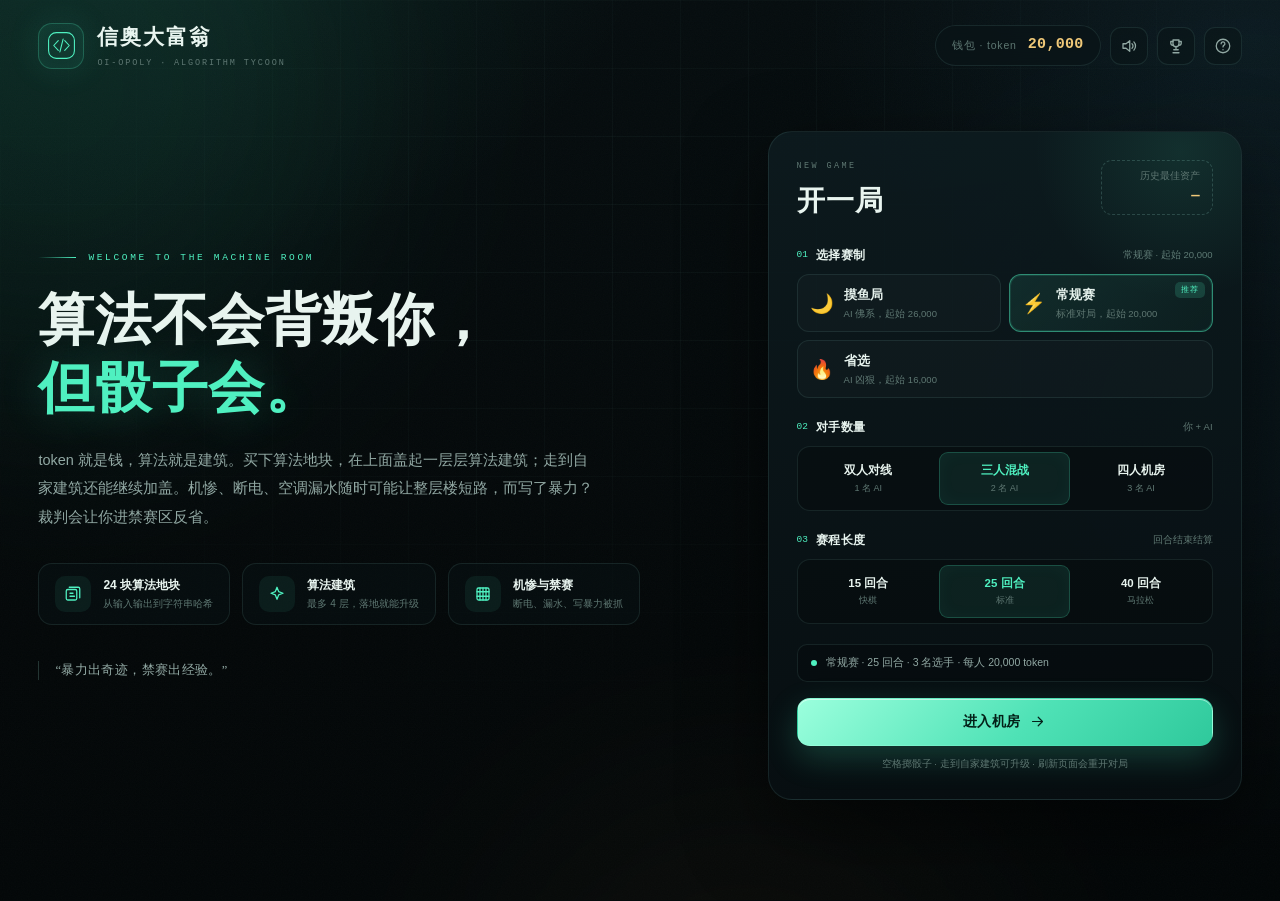
==== commit 3ff1488e: "Add files via upload" ====
--- a/index.html
+++ b/index.html
@@ -3,7 +3,7 @@
 <head>
   <meta charset="UTF-8">
   <meta name="viewport" content="width=device-width, initial-scale=1.0">
-  <meta name="description" content="信奥大富翁：买下算法地块、造满算法房子、避开禁赛区，在 40 格机房里成为 token 最多的选手。">
+  <meta name="description" content="信奥大富翁：token 是钱，算法是建筑。买下算法地块、盖满四层、躲开机惨，写暴力会被禁赛——在 40 格机房里成为 token 最多的选手。">
   <meta name="theme-color" content="#05090b">
   <title>信奥大富翁 · OI-OPOLY</title>
   <link rel="icon" href="assets/logo.svg" type="image/svg+xml">
@@ -101,7 +101,7 @@
       </button>
       <div class="topbar__right">
         <div class="bankroll" role="status" aria-live="polite">
-          <span class="bankroll__label">我的 token</span>
+          <span class="bankroll__label">钱包 · token</span>
           <strong class="bankroll__value" id="topbarTokens">20,000</strong>
         </div>
         <button class="icon-btn" id="soundBtn" type="button" aria-label="开关音效" title="开关音效">
@@ -122,22 +122,22 @@
         <div class="hero">
           <p class="eyebrow"><span class="eyebrow__line"></span> WELCOME TO THE MACHINE ROOM</p>
           <h1 class="hero__title">算法不会背叛你，<br><em>但骰子会。</em></h1>
-          <p class="hero__desc">四名选手，四十格机房。用 token 买下算法地块、造满算法房子、向路过的同学收租。被 hack、被禁赛、被随机事件背刺——直到有人 AK 全场，或者破产退役。</p>
+          <p class="hero__desc">token 就是钱，算法就是建筑。买下算法地块，在上面盖起一层层算法建筑；走到自家建筑还能继续加盖。机惨、断电、空调漏水随时可能让整层楼短路，而写了暴力？裁判会让你进禁赛区反省。</p>
           <div class="hero__features">
             <div class="feature">
               <span class="feature__icon"><svg class="icon"><use href="#i-card"></use></svg></span>
-              <div><strong>24 块算法地产</strong><small>从输入输出到字符串哈希</small></div>
+              <div><strong>24 块算法地块</strong><small>从输入输出到字符串哈希</small></div>
             </div>
             <div class="feature">
               <span class="feature__icon"><svg class="icon"><use href="#i-spark"></use></svg></span>
-              <div><strong>随机事件</strong><small>事件卡与实时市场行情</small></div>
+              <div><strong>算法建筑</strong><small>最多 4 层，落地就能升级</small></div>
             </div>
             <div class="feature">
               <span class="feature__icon"><svg class="icon"><use href="#i-jail"></use></svg></span>
-              <div><strong>禁赛机制</strong><small>申诉、保释，或掷出双数</small></div>
-            </div>
-          </div>
-          <p class="hero__quote">“这道题我不会，但我会买下它的出题人。”</p>
+              <div><strong>机惨与禁赛</strong><small>断电、漏水、写暴力被抓</small></div>
+            </div>
+          </div>
+          <p class="hero__quote">“暴力出奇迹，禁赛出经验。”</p>
         </div>
 
         <aside class="setup-panel">
@@ -198,7 +198,7 @@
             <span>进入机房</span>
             <svg class="icon"><use href="#i-arrow"></use></svg>
           </button>
-          <p class="setup-foot">空格掷骰子 · Esc 关闭面板 · 进度自动保存在本次页面</p>
+          <p class="setup-foot">空格掷骰子 · 走到自家建筑可升级 · 刷新页面会重开对局</p>
         </aside>
       </section>
 
@@ -217,7 +217,7 @@
                 <div class="center-brand">
                   <span class="center-brand__kicker">OI-OPOLY</span>
                   <h2>信奥大富翁</h2>
-                  <p>把每一道 AC 变成资产</p>
+                  <p>token 是钱，算法是楼</p>
                 </div>
                 <div class="center-meta" id="centerMeta">
                   <span id="centerRound">ROUND 01 / 25</span>
@@ -235,7 +235,7 @@
                     <span class="center-tile__code" id="centerTileCode">GO</span>
                   </div>
                   <strong id="centerTileName">AK 起点</strong>
-                  <p id="centerTileDesc">向所有选手收取一次过路费之前，先领 3,000 token。</p>
+                  <p id="centerTileDesc">每次经过领取 3,000 token。token 就是钱，从买下第一块地开始。</p>
                 </div>
                 <div class="center-chapters" id="centerChapters" aria-label="章节行情"></div>
                 <div class="center-market" id="centerMarket">
@@ -257,7 +257,7 @@
                 <span class="turn-state" id="turnState">等待掷骰</span>
               </div>
               <div class="action-buttons" id="actionButtons"></div>
-              <p class="action-hint" id="actionHint">掷出两颗骰子，沿顺时针方向前进。</p>
+              <p class="action-hint" id="actionHint">掷出两颗骰子，沿顺时针方向前进；走到自家建筑可以升级。</p>
             </div>
 
             <div class="side-card roster-card">
--- a/css/base.css
+++ b/css/base.css
@@ -791,7 +791,7 @@
 
 .end-stats {
   display: grid;
-  grid-template-columns: repeat(4, 1fr);
+  grid-template-columns: repeat(5, 1fr);
   gap: 8px;
   padding: 15px;
   border: 1px solid var(--line);
@@ -896,4 +896,4 @@
     scroll-behavior: auto !important;
   }
 }
-.debug-box { position: fixed; left: 8px; bottom: 8px; z-index: 200; max-width: 460px; margin: 0; padding: 8px 10px; border: 1px solid rgba(79,240,192,.5); border-radius: 6px; background: rgba(0,0,0,.88); color: #9ff; font: 9px/1.5 Consolas, monospace; white-space: pre-wrap; pointer-events: none; }
+.debug-box { position: fixed; left: 8px; bottom: 8px; z-index: 200; max-width: 460px; margin: 0; padding: 8px 10px; border: 1px solid rgba(79,240,192,.5); border-radius: 6px; background: rgba(0,0,0,.88); color: #9ff; font: 9px/1.5 Consolas, monospace; white-space: pre-wrap; pointer-events: none; }
--- a/css/board.css
+++ b/css/board.css
@@ -198,16 +198,20 @@
 }
 
 .tile__chip {
+  position: relative;
   overflow: hidden;
   padding: 1px 0;
+  border: 1px solid color-mix(in srgb, var(--group, #4ff0c0) 30%, transparent);
+  border-bottom-width: 2px;
   border-radius: 2px;
-  background: color-mix(in srgb, var(--group, #4ff0c0) 14%, transparent);
-  color: color-mix(in srgb, var(--group, #9ff) 75%, #fff);
+  background: linear-gradient(180deg, color-mix(in srgb, var(--group, #4ff0c0) 24%, transparent), color-mix(in srgb, var(--group, #4ff0c0) 10%, transparent));
+  color: color-mix(in srgb, var(--group, #9ff) 78%, #fff);
   font-size: 5.8px;
   line-height: 1.3;
   text-align: center;
   white-space: nowrap;
   letter-spacing: -0.02em;
+  box-shadow: inset 0 1px 0 rgba(255, 255, 255, 0.12);
 }
 
 .tile.has-algos .tile__code { display: none; }
@@ -223,7 +227,44 @@
   text-overflow: ellipsis;
 }
 
-.tile.has-algos .tile__price { display: none; }
+.tile.has-algos .tile__price {
+  display: block;
+  color: var(--gold);
+  font-weight: 700;
+  letter-spacing: 0.02em;
+}
+
+.tile.is-maxed {
+  border-color: rgba(240, 201, 121, 0.42);
+  box-shadow: inset 0 0 26px rgba(240, 201, 121, 0.07), 0 0 18px rgba(240, 201, 121, 0.08);
+}
+
+.tile.is-upgraded { animation: buildPop 0.85s cubic-bezier(0.2, 0.9, 0.25, 1); }
+
+@keyframes buildPop {
+  0% { box-shadow: 0 0 0 0 rgba(240, 201, 121, 0.65); transform: translateY(0) scale(1); }
+  35% { box-shadow: 0 0 0 6px rgba(240, 201, 121, 0); transform: translateY(-4px) scale(1.04); }
+  100% { box-shadow: 0 0 0 0 rgba(240, 201, 121, 0); transform: none; }
+}
+
+.tile.is-disaster { animation: tileDisaster 0.9s ease; }
+
+@keyframes tileDisaster {
+  0%, 100% { filter: none; border-color: rgba(133, 197, 184, 0.1); }
+  18%, 52% { filter: brightness(1.35) saturate(0.4); border-color: rgba(255, 107, 107, 0.85); box-shadow: 0 0 22px rgba(255, 107, 107, 0.3) inset; }
+  35%, 70% { filter: brightness(0.7); border-color: rgba(255, 107, 107, 0.2); }
+}
+
+.board.is-crashing { animation: boardCrash 0.68s ease; }
+
+@keyframes boardCrash {
+  0%, 100% { transform: none; filter: none; }
+  8% { transform: translate(-5px, 2px) rotate(-0.25deg); filter: brightness(1.5) saturate(0.55); }
+  20% { transform: translate(4px, -3px) rotate(0.3deg); filter: brightness(0.72); }
+  35% { transform: translate(-3px, 1px) rotate(-0.2deg); filter: brightness(1.25) saturate(0.7); }
+  52% { transform: translate(3px, -1px) rotate(0.15deg); filter: brightness(0.8); }
+  72% { transform: translate(-1px, 1px); filter: brightness(1.1); }
+}
 
 .tile__owner {
   position: absolute;
--- a/css/game.css
+++ b/css/game.css
@@ -411,6 +411,7 @@
 .build-row__main { flex: 1; min-width: 0; }
 .build-row__main strong { display: block; font-size: 11.5px; font-weight: 600; }
 .build-row__main small { display: block; margin-top: 2px; color: var(--dim); font-size: 9px; }
+.build-row__level { margin-left: 4px; color: var(--gold); font-family: var(--mono); font-size: 8px; font-weight: 400; }
 .build-row .btn { min-width: 64px; padding: 7px 10px; font-size: 10px; border-radius: 7px; }
 .market-empty { padding: 8px 2px; color: var(--dim); font-size: 9.5px; line-height: 1.6; }
 .pot-line { display: flex; align-items: center; justify-content: space-between; margin-top: 7px; padding-top: 8px; border-top: 1px solid var(--line); color: var(--dim); font-size: 9.5px; }
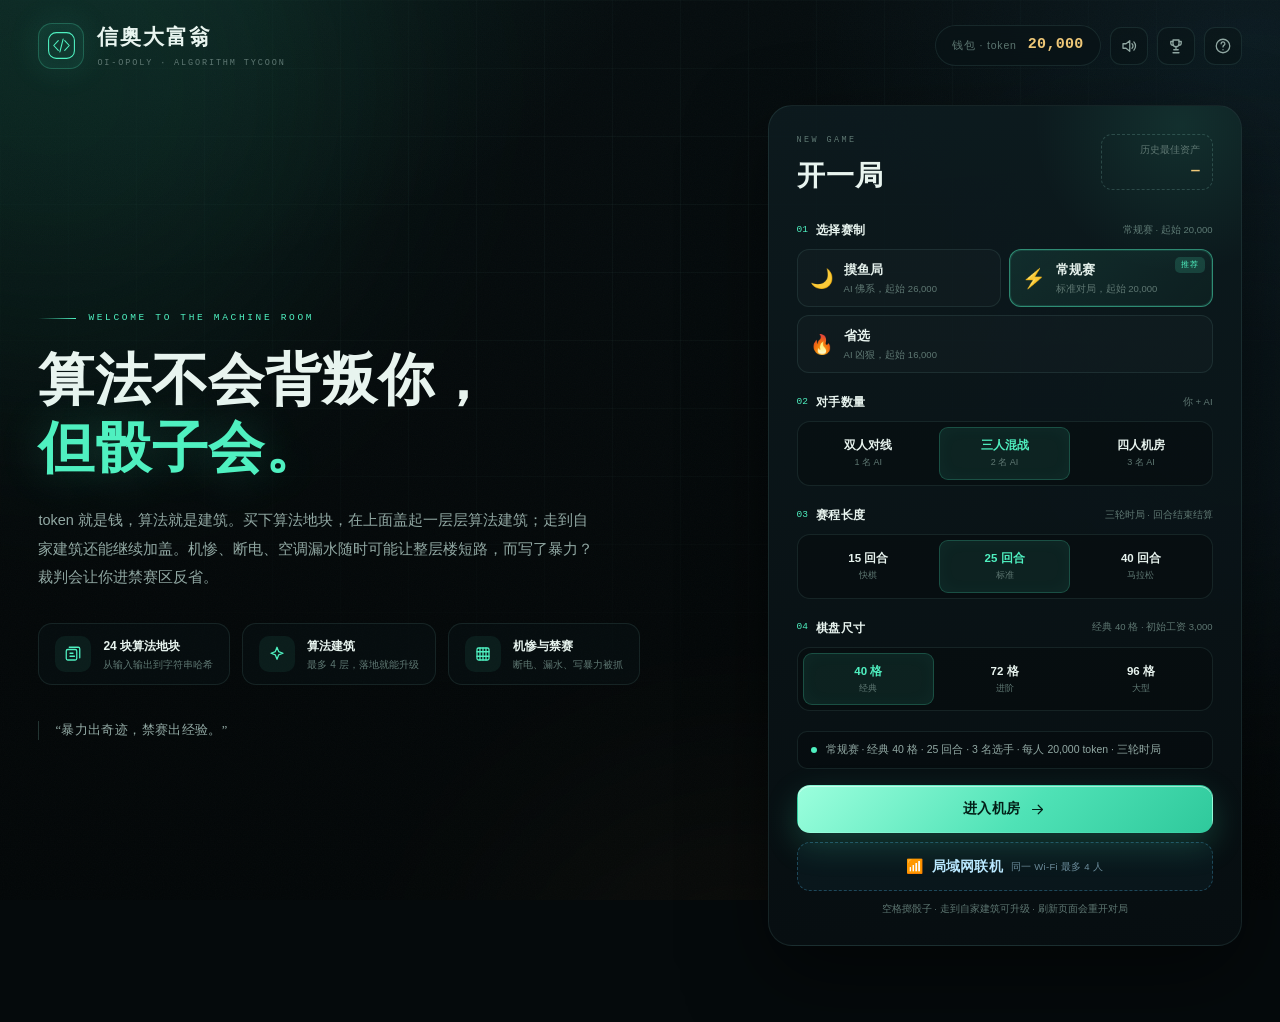
==== commit 283600ff: "Add files via upload" ====
--- a/index.html
+++ b/index.html
@@ -100,6 +100,7 @@
         </span>
       </button>
       <div class="topbar__right">
+        <span class="lan-chip" id="lanChip" hidden>📶 联机</span>
         <div class="bankroll" role="status" aria-live="polite">
           <span class="bankroll__label">钱包 · token</span>
           <strong class="bankroll__value" id="topbarTokens">20,000</strong>
@@ -181,7 +182,7 @@
           </div>
 
           <div class="setup-step">
-            <div class="step-head"><span class="step-num">03</span><h3>赛程长度</h3><span class="step-note">回合结束结算</span></div>
+            <div class="step-head"><span class="step-num">03</span><h3>赛程长度</h3><span class="step-note">三轮时局 · 回合结束结算</span></div>
             <div class="segmented" id="roundChoices">
               <button class="segment" type="button" data-rounds="15"><strong>15 回合</strong><small>快棋</small></button>
               <button class="segment is-active" type="button" data-rounds="25"><strong>25 回合</strong><small>标准</small></button>
@@ -189,6 +190,15 @@
             </div>
           </div>
 
+          <div class="setup-step">
+            <div class="step-head"><span class="step-num">04</span><h3>棋盘尺寸</h3><span class="step-note" id="sizeNote">经典 40 格</span></div>
+            <div class="segmented" id="sizeChoices">
+              <button class="segment is-active" type="button" data-size="40"><strong>40 格</strong><small>经典</small></button>
+              <button class="segment" type="button" data-size="72"><strong>72 格</strong><small>进阶</small></button>
+              <button class="segment" type="button" data-size="96"><strong>96 格</strong><small>大型</small></button>
+            </div>
+          </div>
+
           <div class="setup-summary" id="setupSummary">
             <span class="pulse-dot"></span>
             <span>常规赛 · 25 回合 · 3 名选手 · 每人 20,000 token</span>
@@ -197,6 +207,11 @@
           <button class="btn btn--primary btn--block" id="startBtn" type="button">
             <span>进入机房</span>
             <svg class="icon"><use href="#i-arrow"></use></svg>
+          </button>
+          <button class="btn btn--ghost btn--block btn--lan" id="lanBtn" type="button">
+            <span class="lan-btn__icon">📶</span>
+            <span>局域网联机</span>
+            <small>同一 Wi-Fi 最多 4 人</small>
           </button>
           <p class="setup-foot">空格掷骰子 · 走到自家建筑可升级 · 刷新页面会重开对局</p>
         </aside>
@@ -222,6 +237,8 @@
                 <div class="center-meta" id="centerMeta">
                   <span id="centerRound">ROUND 01 / 25</span>
                   <span class="center-meta__divider"></span>
+                  <span id="centerEra">第一轮 · 起步</span>
+                  <span class="center-meta__divider"></span>
                   <span id="centerPot">罚时池 0</span>
                 </div>
                 <div class="center-dice">
@@ -274,6 +291,14 @@
                 <span class="side-note" id="marketNote">R1</span>
               </div>
               <div class="market-list" id="sideMarket"></div>
+            </div>
+
+            <div class="side-card synergy-card">
+              <div class="side-head">
+                <span class="side-kicker">SYNERGY</span>
+                <span class="side-note" id="synergyNote">联动 ×1.00</span>
+              </div>
+              <div class="synergy-list" id="synergyList"></div>
             </div>
 
             <div class="side-card log-card">
@@ -313,6 +338,7 @@
   <script src="js/data.js"></script>
   <script src="js/core.js"></script>
   <script src="js/engine.js"></script>
+  <script src="js/net.js"></script>
   <script src="js/ui.js"></script>
 </body>
 </html>
--- a/css/base.css
+++ b/css/base.css
@@ -791,7 +791,7 @@
 
 .end-stats {
   display: grid;
-  grid-template-columns: repeat(5, 1fr);
+  grid-template-columns: repeat(4, 1fr);
   gap: 8px;
   padding: 15px;
   border: 1px solid var(--line);
@@ -897,3 +897,221 @@
   }
 }
 .debug-box { position: fixed; left: 8px; bottom: 8px; z-index: 200; max-width: 460px; margin: 0; padding: 8px 10px; border: 1px solid rgba(79,240,192,.5); border-radius: 6px; background: rgba(0,0,0,.88); color: #9ff; font: 9px/1.5 Consolas, monospace; white-space: pre-wrap; pointer-events: none; }
+
+/* ============================================================
+   局域网联机 / 洛谷难度铭牌
+   ============================================================ */
+.btn--lan {
+  margin-top: 9px;
+  gap: 8px;
+  border-style: dashed;
+  border-color: rgba(85, 200, 255, 0.28);
+  background: rgba(85, 200, 255, 0.045);
+  color: #b9e8ff;
+}
+
+.btn--lan:hover { border-color: rgba(85, 200, 255, 0.55); background: rgba(85, 200, 255, 0.08); }
+.btn--lan .lan-btn__icon { font-size: 14px; }
+.btn--lan small { color: rgba(185, 232, 255, 0.55); font-size: 9.5px; font-weight: 400; }
+
+.lan-chip {
+  padding: 5px 10px;
+  border: 1px solid rgba(85, 200, 255, 0.32);
+  border-radius: 999px;
+  background: rgba(85, 200, 255, 0.09);
+  color: #9bdcff;
+  font-family: var(--mono);
+  font-size: 9px;
+  letter-spacing: 0.06em;
+  white-space: nowrap;
+}
+
+.nameplate {
+  display: inline-flex;
+  align-items: center;
+  padding: 1px 6px;
+  border: 1px solid var(--np-border, rgba(138, 154, 150, 0.35));
+  border-radius: 5px;
+  background: var(--np-bg, rgba(138, 154, 150, 0.14));
+  color: var(--np, #9aa);
+  font-family: var(--mono);
+  font-size: 7.5px;
+  font-weight: 600;
+  letter-spacing: 0.02em;
+  line-height: 1.55;
+  white-space: nowrap;
+  vertical-align: middle;
+}
+
+.nameplate--sm { padding: 0 4px; font-size: 6.5px; border-radius: 4px; }
+.nameplate__text { display: inline-block; }
+
+.nameplate--prism {
+  position: relative;
+  padding: 1px 7px;
+  border-color: rgba(255, 255, 255, 0.4);
+  background: #030303;
+  box-shadow: 0 0 10px rgba(255, 70, 130, 0.35), 0 0 18px rgba(80, 200, 255, 0.25), inset 0 0 10px rgba(255, 255, 255, 0.08);
+  animation: prismGlow 3.6s ease-in-out infinite;
+}
+
+.nameplate--prism .nameplate__text {
+  color: transparent;
+  background-image: linear-gradient(110deg, #ff4d7d, #ffd166, #4ff0c0, #55c8ff, #c77dff, #ff4d7d);
+  background-size: 320% 100%;
+  -webkit-background-clip: text;
+  background-clip: text;
+  -webkit-text-fill-color: transparent;
+  animation: prismFlow 3.4s linear infinite;
+  text-shadow: none;
+  filter: drop-shadow(0 0 4px rgba(255, 255, 255, 0.22));
+}
+
+@keyframes prismFlow {
+  0% { background-position: 0% 50%; }
+  100% { background-position: 320% 50%; }
+}
+
+@keyframes prismGlow {
+  0%, 100% { box-shadow: 0 0 9px rgba(255, 70, 130, 0.32), 0 0 16px rgba(80, 200, 255, 0.22); }
+  50% { box-shadow: 0 0 16px rgba(255, 70, 130, 0.5), 0 0 24px rgba(80, 200, 255, 0.4), 0 0 30px rgba(255, 209, 102, 0.18); }
+}
+
+/* ---------------- 联机大厅 ---------------- */
+.modal--lan { width: min(690px, 100%); }
+
+.lan-body { min-height: 240px; }
+
+.lan-code-row {
+  display: grid;
+  grid-template-columns: minmax(130px, 0.7fr) minmax(0, 1.3fr);
+  gap: 9px;
+  margin-bottom: 12px;
+}
+
+.lan-code, .lan-address {
+  padding: 10px 12px;
+  border: 1px solid var(--line);
+  border-radius: 10px;
+  background: rgba(0, 0, 0, 0.22);
+}
+
+.lan-code span, .lan-address span { display: block; color: var(--dim); font-size: 9px; }
+.lan-code strong {
+  display: block;
+  margin-top: 3px;
+  color: var(--gold);
+  font-family: var(--mono);
+  font-size: 26px;
+  letter-spacing: 0.18em;
+  line-height: 1.1;
+}
+.lan-address strong {
+  display: block;
+  margin-top: 5px;
+  color: #a9e7ff;
+  font-family: var(--mono);
+  font-size: 11.5px;
+  line-height: 1.5;
+  word-break: break-all;
+  user-select: all;
+}
+
+.lan-seats {
+  display: grid;
+  grid-template-columns: 1fr 1fr;
+  gap: 6px;
+  margin-bottom: 12px;
+}
+
+.lan-seat {
+  display: flex;
+  align-items: center;
+  gap: 8px;
+  padding: 8px 10px;
+  border: 1px dashed var(--line);
+  border-radius: 9px;
+  background: rgba(255, 255, 255, 0.015);
+  color: var(--dim);
+  font-size: 10.5px;
+}
+
+.lan-seat.is-filled { border-style: solid; border-color: rgba(79, 240, 192, 0.24); background: rgba(79, 240, 192, 0.045); color: var(--text); }
+.lan-seat.is-host { border-color: rgba(240, 201, 121, 0.32); background: rgba(240, 201, 121, 0.055); }
+.lan-seat__num { flex: 0 0 auto; color: var(--dim); font-family: var(--mono); font-size: 8.5px; }
+.lan-seat__name { flex: 1; min-width: 0; overflow: hidden; text-overflow: ellipsis; white-space: nowrap; font-weight: 600; }
+.lan-seat__badge { flex: 0 0 auto; color: var(--dim); font-family: var(--mono); font-size: 7.5px; }
+.lan-seat.is-filled .lan-seat__badge { color: var(--mint); }
+.lan-seat.is-host .lan-seat__badge { color: var(--gold); }
+
+.lan-settings {
+  display: grid;
+  grid-template-columns: 1fr 1fr;
+  gap: 7px;
+  padding: 10px;
+  border: 1px solid var(--line);
+  border-radius: 10px;
+  background: rgba(0, 0, 0, 0.18);
+  margin-bottom: 10px;
+}
+
+.lan-settings label { display: flex; align-items: center; justify-content: space-between; gap: 8px; }
+.lan-settings span { color: var(--dim); font-size: 9.5px; }
+.lan-settings select {
+  min-width: 108px;
+  padding: 6px 8px;
+  border: 1px solid var(--line-strong);
+  border-radius: 7px;
+  background: #0b171a;
+  color: var(--text);
+  font-size: 10.5px;
+  outline: none;
+}
+.lan-settings select:focus { border-color: rgba(79, 240, 192, 0.5); }
+
+.lan-readonly {
+  display: flex;
+  flex-wrap: wrap;
+  gap: 6px;
+  margin-bottom: 10px;
+}
+.lan-readonly span {
+  padding: 4px 8px;
+  border: 1px solid var(--line);
+  border-radius: 6px;
+  color: var(--muted);
+  font-size: 9.5px;
+}
+
+.lan-hint { margin: 0 0 12px !important; font-size: 10.5px !important; line-height: 1.7 !important; }
+
+.lan-actions { display: flex; flex-wrap: wrap; gap: 8px; align-items: center; }
+.lan-actions .btn { padding: 10px 15px; font-size: 11.5px; }
+.lan-wait { display: flex; align-items: center; gap: 8px; margin-right: auto; color: var(--muted); font-size: 10.5px; }
+.lan-wait .pulse-dot { background: var(--cyan); }
+
+.lan-entry { display: flex; flex-direction: column; gap: 10px; }
+.lan-field { display: flex; flex-direction: column; gap: 5px; }
+.lan-field span { color: var(--dim); font-size: 9.5px; }
+.lan-field input {
+  width: 100%;
+  padding: 10px 12px;
+  border: 1px solid var(--line-strong);
+  border-radius: 9px;
+  background: rgba(0, 0, 0, 0.25);
+  color: var(--text);
+  font-size: 12.5px;
+  outline: none;
+}
+.lan-field input:focus { border-color: rgba(79, 240, 192, 0.5); box-shadow: 0 0 0 2px rgba(79, 240, 192, 0.08); }
+.lan-entry__actions { display: flex; gap: 8px; }
+.lan-entry__actions .btn { flex: 1; }
+.lan-status { min-height: 16px; color: var(--muted); font-size: 10px; }
+.lan-status.is-bad { color: #ffb3b3; }
+
+@media (max-width: 620px) {
+  .lan-code-row { grid-template-columns: 1fr; }
+  .lan-seats { grid-template-columns: 1fr; }
+  .lan-settings { grid-template-columns: 1fr; }
+  .lan-code strong { font-size: 22px; }
+}
--- a/css/board.css
+++ b/css/board.css
@@ -10,9 +10,11 @@
   grid-template-columns: minmax(0, 1fr) 372px;
   gap: 22px;
   align-items: start;
-  max-width: 1280px;
+  max-width: 1420px;
   margin: 0 auto;
 }
+
+
 
 .board-col { min-width: 0; }
 
@@ -698,3 +700,45 @@
 .tile--corner .tile__name { display: block; overflow: visible; white-space: nowrap; font-size: 10.4px; letter-spacing: 0; -webkit-line-clamp: unset; word-break: keep-all; }
 @media (max-width: 760px) { .tile--corner .tile__name { font-size: 8.4px; } }
 @media (max-width: 560px) { .tile--corner .tile__name { font-size: 7px; } }
+
+/* ---------------- 72 / 96 格大棋盘 ---------------- */
+.board--dense { gap: 2px; padding: 7px; max-width: 1080px; }
+.board--dense .tile { border-radius: 4px; }
+.board--dense .tile__body { padding: 2px 2px 2px; gap: 0; }
+.board--dense .tile__name { font-size: 7.2px; line-height: 1.08; -webkit-line-clamp: 3; letter-spacing: 0; }
+.board--dense .tile__code { display: none; }
+.board--dense .tile__chips { display: none; }
+.board--dense .tile__price { font-size: 5.6px; margin-top: 1px; }
+.board--dense .tile__strip { height: 4px; }
+.board--dense .tile--left .tile__strip,
+.board--dense .tile--right .tile__strip { width: 4px; }
+.board--dense .tile--corner .tile__name { font-size: 7.4px; }
+.board--dense .tile-corner-icon { font-size: 12px; }
+.board--dense .tile--corner .tile__code { display: none; }
+.board--dense .tile__owner { width: 4px; height: 4px; }
+.board--dense .pawn { width: 16px; height: 16px; font-size: 7px; border-width: 1px; }
+.board--dense .board-center { gap: 6px; }
+
+.board--xl { gap: 1.6px; padding: 6px; }
+.board--xl .tile__name { font-size: 6.4px; line-height: 1.05; -webkit-line-clamp: 4; }
+.board--xl .tile__price { display: none; }
+.board--xl .tile--corner .tile__name { font-size: 6.2px; }
+.board--xl .pawn { width: 13px; height: 13px; font-size: 6px; border-width: 1px; }
+.board--xl .tile__strip { height: 3px; }
+.board--xl .tile--left .tile__strip,
+.board--xl .tile--right .tile__strip { width: 3px; }
+.board--xl .tile-corner-icon { font-size: 10px; }
+
+@media (max-width: 1080px) {
+  .board--dense .tile__name { font-size: 6.4px; }
+  .board--xl .tile__name { font-size: 5.4px; }
+}
+
+@media (max-width: 760px) {
+  .board--dense .tile__name { font-size: 5.4px; }
+  .board--xl .tile__name { font-size: 4.4px; }
+  .board--dense .tile__price, .board--xl .tile__price { display: none; }
+  .board--dense .pawn, .board--xl .pawn { width: 10px; height: 10px; font-size: 5px; }
+  .board--dense .tile--corner .tile__name, .board--xl .tile--corner .tile__name { font-size: 5.2px; }
+  .board--dense .tile-corner-icon, .board--xl .tile-corner-icon { font-size: 8px; }
+}
--- a/css/game.css
+++ b/css/game.css
@@ -418,3 +418,35 @@
 .pot-line strong { color: var(--gold); font-family: var(--mono); font-size: 11px; }
 .market-card .market-list { gap: 5px; }
 .market-card .market-row { padding: 6px 8px; }
+
+/* ---------------- 联机 / 贷款 / 时局 ---------------- */
+.turn-state.is-lan { color: var(--cyan); }
+.stat-pill--debt { border-color: rgba(255, 107, 107, 0.3); color: #ffb3b3; }
+.stat-pill--debt b { color: #ff8f8f; }
+.turn-card__name { flex-wrap: wrap; }
+
+.action-btn--loan {
+  border-color: rgba(240, 201, 121, 0.3);
+  background: linear-gradient(135deg, rgba(240, 201, 121, 0.12), rgba(255, 255, 255, 0.02));
+}
+.action-btn--loan .action-btn__main strong { color: #ffe6ae; }
+
+.synergy-card .synergy-list { display: flex; flex-direction: column; gap: 5px; }
+.synergy-row {
+  display: flex;
+  align-items: center;
+  gap: 8px;
+  padding: 6px 8px;
+  border: 1px solid rgba(79, 240, 192, 0.16);
+  border-radius: 8px;
+  background: rgba(79, 240, 192, 0.045);
+}
+.synergy-row__icon { font-size: 13px; filter: drop-shadow(0 0 6px rgba(79, 240, 192, 0.4)); }
+.synergy-row__main { min-width: 0; flex: 1; }
+.synergy-row__main strong { display: block; color: #c9ffed; font-size: 10.5px; font-weight: 600; }
+.synergy-row__main strong b { color: var(--gold); font-family: var(--mono); font-size: 9.5px; }
+.synergy-row__main small { display: block; margin-top: 1px; color: var(--dim); font-size: 8.5px; }
+
+.synergy-empty { padding: 7px 8px; border: 1px dashed var(--line); border-radius: 8px; color: var(--dim); font-size: 9.5px; line-height: 1.6; }
+.synergy-empty__list { display: flex; flex-direction: column; gap: 2px; margin-top: 5px; }
+.synergy-empty__algo { color: rgba(145, 168, 163, 0.72); font-family: var(--mono); font-size: 8px; }
